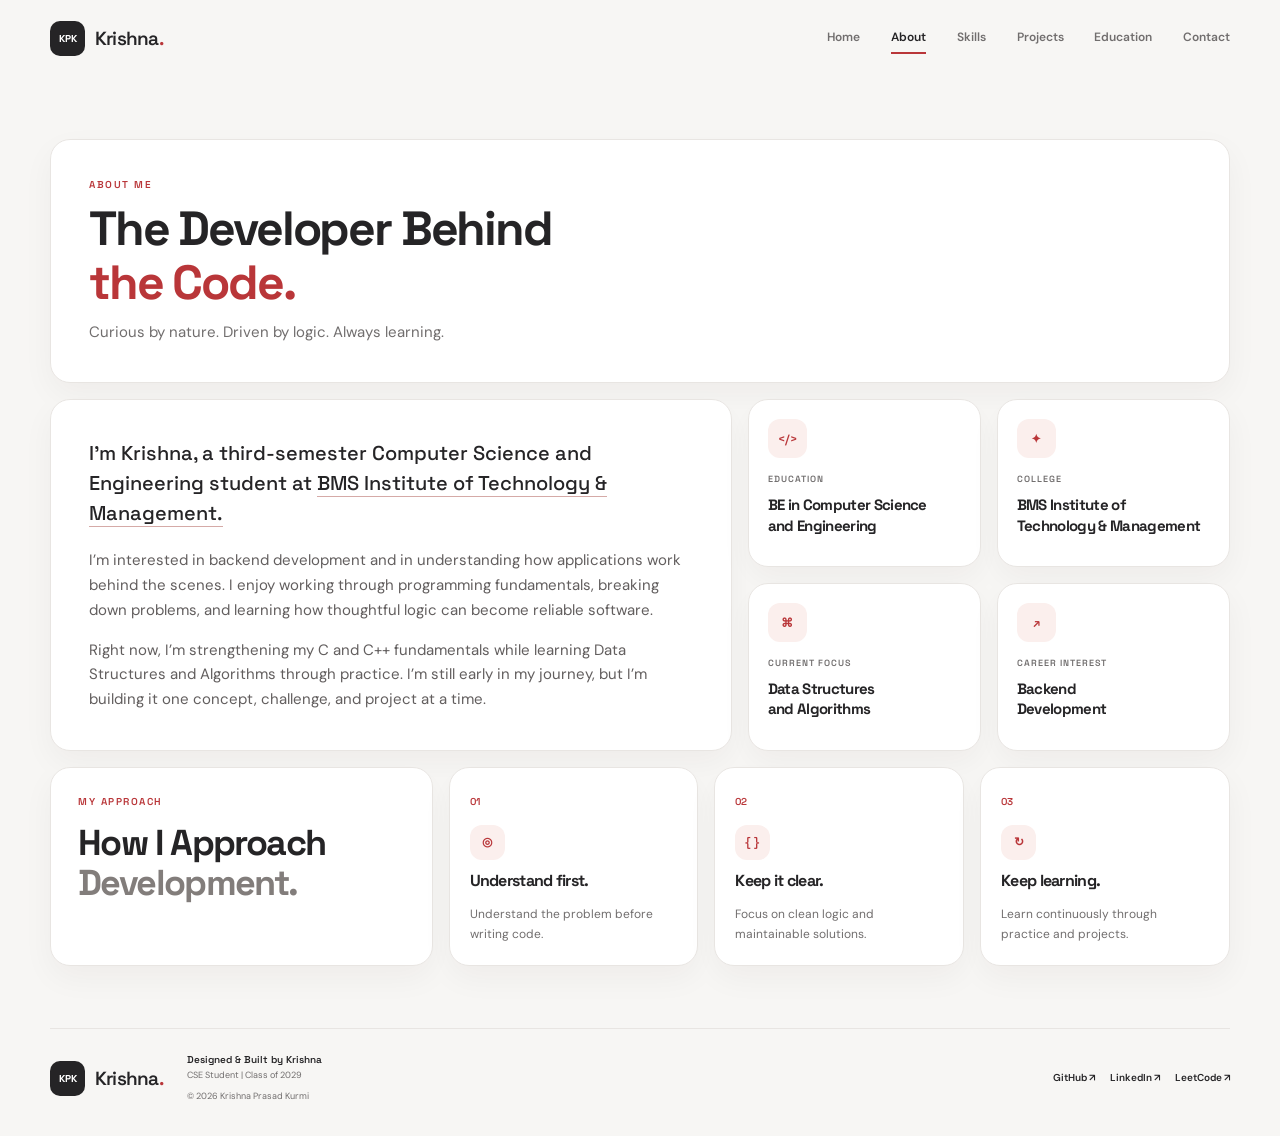
==== about.html @ af5df89a "Split portfolio into responsive pages" ====
<!doctype html>
<html lang="en">
<head>
  <meta charset="UTF-8">
  <meta name="viewport" content="width=device-width, initial-scale=1.0">
  <meta name="description" content="Learn about Krishna Prasad Kurmi's background, interests, and goals as a Computer Science and Engineering student.">
  <meta name="theme-color" content="#ffffff">
  <meta name="robots" content="index, follow">
  <link rel="canonical" href="https://krishnaprasadkurmi99-jpg.github.io/krishna-portfolio/about.html">
  <meta property="og:type" content="website">
  <meta property="og:title" content="About Krishna Prasad Kurmi | Developer Background">
  <meta property="og:description" content="Learn about Krishna Prasad Kurmi's background, interests, and goals as a Computer Science and Engineering student.">
  <meta property="og:url" content="https://krishnaprasadkurmi99-jpg.github.io/krishna-portfolio/about.html">
  <meta property="og:site_name" content="Krishna Prasad Kurmi | Personal Portfolio">
  <meta property="og:image" content="https://krishnaprasadkurmi99-jpg.github.io/krishna-portfolio/profile-photo.png">
  <meta property="og:image:alt" content="Krishna Prasad Kurmi">
  <meta property="og:locale" content="en_IN">
  <meta name="twitter:card" content="summary_large_image">
  <meta name="twitter:title" content="About Krishna Prasad Kurmi | Developer Background">
  <meta name="twitter:description" content="Learn about Krishna Prasad Kurmi's background, interests, and goals as a Computer Science and Engineering student.">
  <meta name="twitter:image" content="https://krishnaprasadkurmi99-jpg.github.io/krishna-portfolio/profile-photo.png">
  <meta name="twitter:image:alt" content="Krishna Prasad Kurmi">
  <script type="application/ld+json">
    {
      "@context": "https://schema.org",
      "@type": "Person",
      "name": "Krishna Prasad Kurmi",
      "url": "https://krishnaprasadkurmi99-jpg.github.io/krishna-portfolio/about.html",
      "image": "https://krishnaprasadkurmi99-jpg.github.io/krishna-portfolio/profile-photo.png",
      "jobTitle": "Computer Science and Engineering Student",
      "affiliation": {
        "@type": "CollegeOrUniversity",
        "name": "BMS Institute of Technology & Management"
      },
      "knowsAbout": ["Backend development", "C++", "Data Structures and Algorithms", "Software engineering"],
      "sameAs": ["https://github.com/krishnaprasadkurmi99-jpg", "https://www.linkedin.com/in/krishnaprasadkurmi7/", "https://leetcode.com/u/kurmikrishna7/"]
    }
  </script>
  <link rel="preconnect" href="https://fonts.googleapis.com">
  <link rel="preconnect" href="https://fonts.gstatic.com" crossorigin>
  <link href="https://fonts.googleapis.com/css2?family=DM+Sans:wght@400;500;600;700&amp;family=Space+Grotesk:wght@400;500;600;700&amp;display=swap" rel="stylesheet">
  <link rel="stylesheet" href="style.css">
  <title>About Krishna Prasad Kurmi | Developer Background</title>
</head>
<body data-page="about">
  <a class="skip-link" href="#main-content">Skip to content</a>
  <header class="site-header">
    <nav class="nav container" aria-label="Main navigation">
      <a class="brand" href="index.html" aria-label="Krishna home">
        <span class="brand-mark">KPK</span>
        <span class="brand-name">Krishna<span>.</span></span>
      </a>
      <button class="menu-toggle" type="button" aria-expanded="false" aria-controls="primary-navigation" aria-label="Open navigation menu">
        <span></span><span></span><span></span>
      </button>
      <div class="nav-links" id="primary-navigation"><a class="nav-link" href="index.html" data-page-link="home">Home</a><a class="nav-link" href="about.html" data-page-link="about" aria-current="page">About</a><a class="nav-link" href="skills.html" data-page-link="skills">Skills</a><a class="nav-link" href="projects.html" data-page-link="projects">Projects</a><a class="nav-link" href="education.html" data-page-link="education">Education</a><a class="nav-link" href="contact.html" data-page-link="contact">Contact</a></div>
    </nav>
  </header>
  <main id="main-content" class="page-content">
    <section class="section about-section" id="about" aria-labelledby="about-title">
      <div class="container">
        <div class="about-intro">
          <p class="eyebrow">ABOUT ME</p>
          <h1 id="about-title">The Developer Behind<br><span class="gradient-text">the Code.</span></h1>
          <p class="about-subtitle">Curious by nature. Driven by logic. Always learning.</p>
        </div>
        <div class="about-layout">
          <div class="about-story">
            <p class="about-story-lead">I’m Krishna, a third-semester Computer Science and Engineering student at <span class="highlight">BMS Institute of Technology & Management.</span></p>
            <p>I’m interested in backend development and in understanding how applications work behind the scenes. I enjoy working through programming fundamentals, breaking down problems, and learning how thoughtful logic can become reliable software.</p>
            <p>Right now, I’m strengthening my C and C++ fundamentals while learning Data Structures and Algorithms through practice. I’m still early in my journey, but I’m building it one concept, challenge, and project at a time.</p>
          </div>
          <div class="about-info-grid" aria-label="Personal information">
            <article class="info-card">
              <span class="info-card-icon" aria-hidden="true">&lt;/&gt;</span>
              <p class="info-card-label">EDUCATION</p>
              <h3>BE in Computer Science<br>and Engineering</h3>
            </article>
            <article class="info-card">
              <span class="info-card-icon" aria-hidden="true">✦</span>
              <p class="info-card-label">COLLEGE</p>
              <h3>BMS Institute of<br>Technology & Management</h3>
            </article>
            <article class="info-card">
              <span class="info-card-icon" aria-hidden="true">⌘</span>
              <p class="info-card-label">CURRENT FOCUS</p>
              <h3>Data Structures<br>and Algorithms</h3>
            </article>
            <article class="info-card">
              <span class="info-card-icon" aria-hidden="true">↗</span>
              <p class="info-card-label">CAREER INTEREST</p>
              <h3>Backend<br>Development</h3>
            </article>
          </div>
        </div>
        <div class="approach-block">
          <div class="approach-heading">
            <p class="eyebrow">MY APPROACH</p>
            <h2>How I Approach<br><span class="muted-text">Development.</span></h2>
          </div>
          <div class="approach-grid">
            <article class="approach-card"><span class="approach-number">01</span><span class="approach-icon" aria-hidden="true">◎</span><h3>Understand first.</h3><p>Understand the problem before writing code.</p></article>
            <article class="approach-card"><span class="approach-number">02</span><span class="approach-icon" aria-hidden="true">{ }</span><h3>Keep it clear.</h3><p>Focus on clean logic and maintainable solutions.</p></article>
            <article class="approach-card"><span class="approach-number">03</span><span class="approach-icon" aria-hidden="true">↻</span><h3>Keep learning.</h3><p>Learn continuously through practice and projects.</p></article>
          </div>
        </div>
      </div>
    </section>
  </main>
  <footer class="site-footer container">
    <a class="brand" href="index.html" aria-label="Krishna home"><span class="brand-mark">KPK</span><span class="brand-name">Krishna<span>.</span></span></a>
    <div class="footer-copy"><strong>Designed &amp; Built by Krishna</strong><span>CSE Student | Class of 2029</span><small>&copy; <span id="copyright-year"></span> Krishna Prasad Kurmi</small></div>
    <div class="social-links footer-socials" aria-label="Social profiles"><a href="https://github.com/krishnaprasadkurmi99-jpg" target="_blank" rel="noopener noreferrer" aria-label="GitHub profile">GitHub ↗</a><a href="https://www.linkedin.com/in/krishnaprasadkurmi7/" target="_blank" rel="noopener noreferrer" aria-label="LinkedIn profile">LinkedIn ↗</a><a href="https://leetcode.com/u/kurmikrishna7/" target="_blank" rel="noopener noreferrer" aria-label="LeetCode profile">LeetCode ↗</a></div>
  </footer>
  <button class="back-to-top" id="back-to-top" type="button" aria-label="Back to top">↑</button>
  <script src="script.js?v=20261030-multipage"></script>
</body>
</html>
---- style.css ----
:root {
  color-scheme: light;
  --paper: #f7f6f4;
  --card: #fff;
  --ink: #252426;
  --muted: #716e6e;
  --line: #e8e5e2;
  --accent: #b93639;
  --accent-soft: #fbefed;
  --shadow: 0 12px 32px rgba(35, 29, 28, .045);
  --radius: 20px;
  --sans: "DM Sans", sans-serif;
  --display: "Space Grotesk", sans-serif;
}

* { box-sizing: border-box; }
html { scroll-behavior: smooth; scroll-padding-top: 100px; }
body {
  margin: 0;
  background: var(--paper);
  color: var(--ink);
  font: 400 15px/1.65 var(--sans);
  text-rendering: optimizeLegibility;
  -webkit-font-smoothing: antialiased;
}
body.modal-open { overflow: hidden; }
a { color: inherit; text-decoration: none; }
button, input, textarea { font: inherit; }
button { color: inherit; }
img { display: block; max-width: 100%; }
h1, h2, h3, p { margin-top: 0; }
h1, h2, h3 { font-family: var(--display); letter-spacing: -.045em; line-height: 1.12; }
h1 { font-size: clamp(42px, 6vw, 76px); }
h2 { font-size: clamp(30px, 4vw, 48px); }
h3 { font-size: 20px; }
:focus-visible { outline: 2px solid var(--accent); outline-offset: 4px; }
section[id] { scroll-margin-top: 96px; }
.container { width: min(1180px, calc(100% - 48px)); margin-inline: auto; }
.skip-link {
  position: fixed;
  top: 10px;
  left: 10px;
  z-index: 100;
  padding: 10px 14px;
  border-radius: 8px;
  background: var(--ink);
  color: #fff;
  transform: translateY(-160%);
}
.skip-link:focus { transform: translateY(0); }

.site-header {
  position: sticky;
  top: 0;
  z-index: 10;
  border-bottom: 1px solid transparent;
  background: var(--paper);
  transition: border-color .2s ease, box-shadow .2s ease;
}
.site-header.is-scrolled { border-color: var(--line); box-shadow: 0 4px 20px rgba(35, 29, 28, .035); }
.nav { min-height: 76px; display: flex; align-items: center; justify-content: space-between; gap: 28px; }
.brand { display: inline-flex; flex: 0 0 auto; align-items: center; gap: 10px; }
.brand-mark {
  display: grid;
  width: 35px;
  height: 35px;
  place-items: center;
  border-radius: 10px;
  background: var(--ink);
  color: white;
  font: 700 10px var(--display);
}
.brand-name { font: 600 19px var(--display); letter-spacing: -.04em; }
.brand-name span, .project-info h3 span { color: var(--accent); }
.nav-links { display: flex; align-items: center; gap: clamp(16px, 2.4vw, 34px); }
.nav-link {
  position: relative;
  padding: 9px 0;
  color: var(--muted);
  font-size: 12px;
  font-weight: 600;
  transition: color .18s ease;
}
.nav-link::after {
  position: absolute;
  right: 0;
  bottom: 3px;
  left: 0;
  height: 2px;
  background: var(--accent);
  content: "";
  transform: scaleX(0);
  transform-origin: left;
  transition: transform .18s ease;
}
.nav-link:hover, .nav-link.active, .nav-link[aria-current="page"] { color: var(--ink); }
.nav-link.active::after, .nav-link[aria-current="page"]::after { transform: scaleX(1); }
.menu-toggle { display: none; }

main { display: block; }
main.page-content > section { animation: page-enter .22s ease-out both; }
@keyframes page-enter { from { opacity: 0; } to { opacity: 1; } }
.hero {
  display: grid;
  grid-template-columns: repeat(12, minmax(0, 1fr));
  gap: 16px;
  padding-top: 48px;
  padding-bottom: 24px;
}
.hero-copy,
.profile-visual,
.home-highlight-card,
.about-intro,
.about-story,
.info-card,
.approach-heading,
.approach-card,
.projects-intro,
.skills-intro,
.skill-card,
.journey-intro,
.education-college-card,
.education-fact-card,
.growth-milestone,
.achievement-empty,
.technical-growth-card,
.contact-heading,
.contact-details-card,
.contact-form-card,
.contact-resume-card,
.journey-heading,
.journey-step {
  min-width: 0;
  border: 1px solid var(--line);
  border-radius: var(--radius);
  background: var(--card);
  box-shadow: var(--shadow);
}
.hero-copy {
  grid-column: span 7;
  display: flex;
  flex-direction: column;
  justify-content: center;
  padding: clamp(28px, 4vw, 50px);
}
.eyebrow {
  margin-bottom: 14px;
  color: var(--accent);
  font: 600 10px/1.4 var(--display);
  letter-spacing: .15em;
  text-transform: uppercase;
}
.status-dot { display: inline-block; width: 7px; height: 7px; margin-right: 8px; border-radius: 50%; background: var(--accent); vertical-align: 1px; }
.hero-copy h1 { margin-bottom: 20px; }
.gradient-text { color: var(--accent); }
.hero-title { max-width: 620px; margin-bottom: 15px; font-size: clamp(27px, 3.4vw, 43px); }
.hero-intro { max-width: 570px; margin-bottom: 10px; color: #565253; font-size: 15px; }
.hero-support { color: var(--muted); font-size: 13px; }
.hero-actions { display: flex; flex-wrap: wrap; align-items: center; gap: 10px; margin: 15px 0 0; }
.button {
  display: inline-flex;
  min-height: 44px;
  align-items: center;
  justify-content: center;
  gap: 12px;
  padding: 11px 17px;
  border: 1px solid transparent;
  border-radius: 10px;
  cursor: pointer;
  font-size: 12px;
  font-weight: 600;
  transition: background-color .18s ease, border-color .18s ease, color .18s ease, transform .18s ease;
}
.button:hover { transform: translateY(-2px); }
.button-primary { background: var(--ink); color: #fff; }
.button-primary:hover { background: var(--accent); }
.button-ghost { border-color: var(--line); background: white; color: var(--ink); }
.button-ghost:hover { border-color: var(--accent); color: var(--accent); }
.hero-socials { display: flex; flex-wrap: wrap; gap: 10px 18px; margin-top: 22px; color: var(--muted); }
.social-links a { font-size: 11px; font-weight: 600; transition: color .18s ease; }
.social-links a:hover { color: var(--accent); }
.hero-socials span { color: var(--accent); }
.profile-visual {
  grid-column: span 5;
  display: grid;
  grid-template-columns: repeat(2, minmax(0, 1fr));
  align-content: center;
  gap: 11px;
  padding: clamp(18px, 2.5vw, 30px);
  background: #f1eeeb;
}
.profile-frame {
  grid-column: 1 / -1;
  width: min(100%, 300px);
  aspect-ratio: 1;
  justify-self: center;
  overflow: hidden;
  margin-bottom: 4px;
  border: 1px solid #e6ddda;
  border-radius: 18px;
  background: #e9e3df;
}
.profile-frame img { width: 100%; height: 100%; border-radius: inherit; object-fit: cover; }
.profile-card {
  display: flex;
  min-height: 38px;
  align-items: center;
  justify-content: center;
  padding: 8px;
  border: 1px solid #e6dfdc;
  border-radius: 10px;
  background: rgba(255,255,255,.82);
  color: var(--ink);
  font-size: 10px;
  text-align: center;
}
.profile-card b { margin-inline: 4px; color: var(--accent); }
.profile-card--backend { grid-column: 1 / -1; }
.home-highlights {
  grid-column: 1 / -1;
  display: grid;
  grid-template-columns: repeat(4, minmax(0, 1fr));
  gap: 16px;
}
.home-highlight-card {
  display: flex;
  min-height: 106px;
  align-items: center;
  gap: 14px;
  padding: 18px;
  transition: border-color .18s ease, transform .18s ease;
}
.home-highlight-card:hover,
.contact-resume-card:hover { border-color: #d7b7b4; transform: translateY(-3px); }
.home-highlight-card > span,
.info-card-icon,
.approach-icon,
.technical-growth-icon,
.education-fact-icon,
.contact-item-icon,
.contact-resume-icon {
  display: grid;
  flex: 0 0 auto;
  width: 39px;
  height: 39px;
  place-items: center;
  border-radius: 12px;
  background: var(--accent-soft);
  color: var(--accent);
  font: 600 12px var(--display);
}
.home-highlight-card .info-card-label { margin-bottom: 4px; color: var(--muted); font-size: 8px; }
.home-highlight-card h3 { margin: 0; font-size: 15px; line-height: 1.3; }
.home-projects { padding-block: 34px 70px; }
.home-projects-heading { display: flex; align-items: end; justify-content: space-between; gap: 20px; margin-bottom: 18px; }
.home-projects-heading h2 { margin: 0; font-size: clamp(26px, 3.5vw, 38px); }
.text-link { display: inline-flex; flex: 0 0 auto; align-items: center; gap: 8px; color: var(--ink); font-size: 12px; font-weight: 600; }
.text-link span { color: var(--accent); }
.home-project-grid { display: grid; grid-template-columns: repeat(12, minmax(0, 1fr)); gap: 16px; }
.home-project-card { grid-column: span 5; min-width: 0; overflow: hidden; border: 1px solid var(--line); border-radius: var(--radius); background: var(--card); box-shadow: var(--shadow); transition: border-color .18s ease, transform .18s ease; }
.home-project-card:first-child { grid-column: span 7; }
.home-project-card:hover { border-color: #d7b7b4; transform: translateY(-3px); }
.home-project-preview .project-preview { min-height: 170px; }
.home-project-info { padding: 21px; }
.home-project-info h3 { margin: 6px 0 9px; font-size: 20px; }
.home-project-info h3 a:hover, .text-link:hover { color: var(--accent); }
.home-project-info > p:not(.project-type) { margin-bottom: 13px; color: var(--muted); font-size: 12px; }
.home-project-info .tags { margin-bottom: 14px; }
.home-project-info .text-link { font-size: 11px; }

.section { padding-block: 62px; }
.about-section, .skills-section, .journey-section { background: transparent; }
.section > .container { display: grid; gap: 16px; }
.about-intro, .projects-intro, .skills-intro, .journey-intro, .contact-heading { padding: clamp(24px, 3.5vw, 38px); }
.about-intro .eyebrow,
.projects-intro .eyebrow,
.skills-intro .eyebrow,
.journey-intro .eyebrow,
.contact-heading .eyebrow { margin-bottom: 10px; }
.about-intro h1, .about-intro h2,
.projects-intro h1, .projects-intro h2,
.skills-intro h1, .skills-intro h2,
.journey-intro h1, .journey-intro h2,
.contact-heading h1, .contact-heading h2 { max-width: 850px; margin-bottom: 10px; font-size: clamp(30px, 4vw, 48px); }
.about-subtitle,
.projects-intro > p:last-child,
.skills-intro > p:last-child,
.journey-intro > p:last-child,
.contact-heading > p:last-child { margin-bottom: 0; color: var(--muted); }
.about-layout { display: grid; grid-template-columns: repeat(12, minmax(0, 1fr)); gap: 16px; }
.about-story { grid-column: span 7; padding: clamp(24px, 3vw, 38px); }
.about-story-lead { color: var(--ink); font: 500 20px/1.5 var(--display); }
.about-story p:not(.about-story-lead) { color: #625e5e; }
.about-story p:last-child { margin-bottom: 0; }
.highlight { border-bottom: 1px solid #d5aaa7; color: var(--ink); }
.about-info-grid { grid-column: span 5; display: grid; grid-template-columns: repeat(2, minmax(0, 1fr)); gap: 16px; }
.info-card { padding: 19px; transition: border-color .18s ease, transform .18s ease; }
.info-card:hover, .approach-card:hover, .skill-card:hover, .education-fact-card:hover, .technical-growth-card:hover { border-color: #d7b7b4; transform: translateY(-3px); }
.info-card-icon, .approach-icon, .technical-growth-icon, .education-fact-icon { margin-bottom: 15px; }
.info-card-label, .skill-card-label, .journey-kicker, .project-type, .card-kicker { color: var(--muted); font: 600 9px/1.45 var(--display); letter-spacing: .11em; }
.info-card h3 { margin: 0; font-size: 15px; line-height: 1.35; }
.approach-block { display: grid; grid-template-columns: repeat(12, minmax(0, 1fr)); gap: 16px; }
.approach-heading { grid-column: span 4; padding: 27px; }
.approach-heading h2 { margin: 0; font-size: clamp(26px, 3vw, 36px); }
.muted-text { color: #827d7b; }
.approach-grid { grid-column: span 8; display: grid; grid-template-columns: repeat(3, minmax(0, 1fr)); gap: 16px; }
.approach-card { padding: 20px; transition: border-color .18s ease, transform .18s ease; }
.approach-number { color: var(--accent); font: 600 10px var(--display); }
.approach-icon { width: 35px; height: 35px; margin: 12px 0; }
.approach-card h3 { font-size: 16px; }
.approach-card p { margin-bottom: 0; color: var(--muted); font-size: 12px; }

.project-filters, .skill-filters { display: flex; flex-wrap: wrap; gap: 8px; }
.project-filter, .filter-button {
  min-height: 38px;
  padding: 8px 13px;
  border: 1px solid var(--line);
  border-radius: 999px;
  background: var(--card);
  color: var(--muted);
  cursor: pointer;
  font-size: 10px;
  font-weight: 600;
  transition: background-color .18s ease, border-color .18s ease, color .18s ease;
}
.project-filter:hover, .filter-button:hover { border-color: #d7b7b4; color: var(--ink); }
.project-filter.active, .filter-button.active { border-color: var(--ink); background: var(--ink); color: white; }
.project-showcase { display: grid; grid-template-columns: repeat(12, minmax(0, 1fr)); gap: 16px; align-items: stretch; }
.showcase-card {
  grid-column: span 6;
  min-width: 0;
  overflow: hidden;
  border: 1px solid var(--line);
  border-radius: var(--radius);
  background: var(--card);
  box-shadow: var(--shadow);
  transition: border-color .18s ease, transform .18s ease;
}
.showcase-card--featured { grid-column: 1 / -1; display: grid; grid-template-columns: minmax(0, .9fr) minmax(0, 1.1fr); }
.showcase-card:not(.showcase-card--featured):nth-child(2) { grid-column: span 5; }
.showcase-card:not(.showcase-card--featured):nth-child(3) { grid-column: span 7; }
.showcase-card:hover { border-color: #d7b7b4; transform: translateY(-3px); }
.project-feature-list { margin: 0 0 17px; padding-left: 18px; color: #625e5e; font-size: 11px; line-height: 1.6; }
.project-feature-list li + li { margin-top: 5px; }
.project-link-note { align-self: center; color: var(--muted); font-size: 10px; }
.project-preview { position: relative; min-height: 190px; overflow: hidden; background: #f0eeec; }
.showcase-card--featured .project-preview { min-height: 300px; height: 100%; }
.project-preview--emergency { background: #f0eeec; }
.map-grid { position: absolute; inset: 0; opacity: .5; background-image: linear-gradient(#ded9d6 1px, transparent 1px), linear-gradient(90deg, #ded9d6 1px, transparent 1px); background-size: 28px 28px; transform: rotate(-9deg) scale(1.2); }
.map-route { position: absolute; top: 23%; left: 20%; width: 60%; height: 50%; border: 2px dashed #bb7774; border-radius: 45% 50% 45% 55%; transform: rotate(12deg); }
.map-marker { position: absolute; display: grid; width: 29px; height: 29px; place-items: center; border-radius: 50%; background: var(--accent); color: white; font: 700 12px var(--display); }
.marker-ambulance { top: 35%; left: 29%; }
.marker-hospital { top: 52%; right: 23%; background: #504b49; }
.marker-hospital-two { top: 24%; right: 38%; }
.emergency-panel { position: absolute; bottom: 17px; left: 18px; width: 160px; padding: 12px; border: 1px solid var(--line); border-radius: 11px; background: rgba(255,255,255,.95); }
.emergency-panel small { display: block; color: var(--accent); font: 600 8px var(--display); letter-spacing: .12em; }
.emergency-panel strong { display: block; margin: 5px 0 8px; font: 600 12px var(--display); }
.emergency-panel i { display: inline-block; width: 23px; height: 3px; margin-right: 3px; border-radius: 4px; background: #b93639; }
.emergency-panel i:nth-of-type(2) { width: 34px; background: #77716f; }
.emergency-panel i:nth-of-type(3) { width: 15px; background: #c9c1bd; }
.project-preview--retail { padding: 21px; background: #f2efed; }
.store-header { display: flex; align-items: center; gap: 13px; color: var(--ink); font: 600 16px var(--display); }
.store-header span { margin-right: auto; color: var(--accent); }
.store-products { display: grid; grid-template-columns: repeat(3, 1fr); gap: 9px; margin-top: 27px; }
.store-products i { height: 76px; border: 1px solid #ded9d6; border-radius: 9px; background: linear-gradient(140deg, #fff, #e8e4e1); }
.store-products i:nth-child(2) { background: linear-gradient(140deg, #f8f2f0, #e5dcda); }
.store-product-lines { display: flex; gap: 20px; margin-top: 9px; }
.store-product-lines b { width: 45px; height: 4px; border-radius: 3px; background: #d8d1cd; }
.store-product-lines b:nth-child(2) { background: #c18b87; }
.project-preview--printing { display: flex; padding: 20px; background: #efedeb; }
.print-sidebar { width: 38px; display: flex; flex-direction: column; gap: 13px; padding: 13px 9px; border-radius: 9px; background: #dedad7; }
.print-sidebar i { height: 10px; border-radius: 3px; background: #bdb7b3; }
.print-sidebar i:first-child { background: var(--accent); }
.print-content { flex: 1; min-width: 0; padding: 12px 17px; }
.print-content small { color: var(--accent); font: 600 8px var(--display); letter-spacing: .13em; }
.print-content strong { display: block; margin: 7px 0 16px; font: 600 13px var(--display); }
.print-jobs { display: grid; gap: 7px; }
.print-jobs i { display: block; height: 31px; border: 1px solid #ded9d6; border-radius: 7px; background: #fff; }
.print-jobs i::before { display: block; width: 21px; height: 21px; margin: 4px; border-radius: 4px; background: #eee7e4; content: ""; }
.showcase-info { min-width: 0; padding: clamp(20px, 2.6vw, 30px); }
.showcase-topline { display: flex; align-items: flex-start; justify-content: space-between; gap: 10px; }
.project-type { margin: 0; font-size: 8px; }
.showcase-info h3 { margin: 12px 0; font-size: clamp(19px, 2.2vw, 26px); }
.showcase-info > p { margin-bottom: 16px; color: #625e5e; font-size: 12px; line-height: 1.7; }
.status-badge { display: inline-flex; align-items: center; width: fit-content; padding: 5px 9px; border: 1px solid #eadbd9; border-radius: 999px; background: var(--accent-soft); color: var(--accent); font-size: 9px; font-weight: 600; white-space: nowrap; }
.tags { display: flex; flex-wrap: wrap; gap: 6px; }
.tags span, .modal-tags span { padding: 5px 8px; border: 1px solid var(--line); border-radius: 7px; background: #faf9f8; color: #625e5e; font-size: 9px; }
.showcase-actions { display: flex; flex-wrap: wrap; align-items: center; gap: 8px; margin-top: 20px; }
.project-details-button { min-height: 38px; padding: 8px 12px; border: 0; }
.project-link { display: inline-flex; min-height: 38px; align-items: center; padding: 8px 12px; border: 1px solid var(--line); border-radius: 9px; color: var(--muted); font-size: 10px; font-weight: 600; }
.project-link:hover { border-color: var(--accent); color: var(--accent); }
.project-showcase--single { grid-template-columns: minmax(0, 1fr); }

.skill-card-grid { display: grid; grid-template-columns: repeat(4, minmax(0, 1fr)); grid-auto-flow: dense; gap: 16px; }
.skill-card { padding: 21px; transition: border-color .18s ease, transform .18s ease; }
.skill-card:nth-child(2), .skill-card:nth-child(3) { grid-column: span 2; }
.skill-card-icon { display: grid; width: 38px; height: 38px; place-items: center; margin-bottom: 15px; border-radius: 11px; background: var(--accent-soft); color: var(--accent); font: 600 13px var(--display); }
.skill-card-heading { display: flex; align-items: center; justify-content: space-between; gap: 10px; }
.skill-card-label { margin-bottom: 7px; }
.skill-card h3 { margin-bottom: 9px; font-size: 17px; }
.skill-card > p { margin-bottom: 0; color: var(--muted); font-size: 11px; }
.status-familiar, .status-learning, .status-planned, .status-using { border-color: var(--line); background: #f7f6f4; color: #6b6664; }
.skill-card.is-hidden { display: none; }
.learning-journey { display: grid; grid-template-columns: repeat(12, minmax(0, 1fr)); gap: 16px; }
.journey-heading { grid-column: span 4; padding: 26px; }
.journey-heading .eyebrow { margin-bottom: 10px; }
.journey-heading h2 { margin-bottom: 0; font-size: clamp(27px, 3vw, 36px); }
.journey-timeline { grid-column: span 8; display: grid; grid-template-columns: repeat(2, minmax(0, 1fr)); gap: 16px; }
.journey-step { display: flex; align-items: flex-start; gap: 14px; padding: 18px; }
.journey-marker { display: grid; flex: 0 0 34px; width: 34px; height: 34px; place-items: center; border-radius: 10px; background: var(--accent-soft); color: var(--accent); font: 600 10px var(--display); }
.journey-step > div { min-width: 0; }
.journey-step .journey-kicker { margin-bottom: 5px; }
.journey-step h3 { margin-bottom: 0; font-size: 14px; }

.education-bento { display: grid; grid-template-columns: repeat(12, minmax(0, 1fr)); gap: 16px; }
.education-college-card {
  position: relative;
  grid-column: span 6;
  min-height: 220px;
  overflow: hidden;
  padding: clamp(24px, 3vw, 36px);
  background: #f1eeeb;
}
.education-college-card .journey-kicker { color: var(--accent); }
.education-college-card h3 { position: relative; z-index: 1; max-width: 420px; font-size: clamp(23px, 3vw, 34px); }
.education-college-card > p:not(.journey-kicker) { position: relative; z-index: 1; max-width: 380px; margin-bottom: 0; color: var(--muted); font-size: 13px; }
.education-card-mark { position: absolute; right: 17px; bottom: -16px; color: rgba(37,36,38,.06); font: 700 82px/.9 var(--display); letter-spacing: -.09em; }
.education-fact-card { grid-column: span 3; min-height: 102px; padding: 17px; transition: border-color .18s ease, transform .18s ease; }
.education-fact-icon { width: 34px; height: 34px; margin-bottom: 11px; font-size: 10px; }
.education-fact-card .journey-kicker { margin-bottom: 5px; font-size: 8px; }
.education-fact-card h3 { margin-bottom: 0; font-size: 14px; line-height: 1.3; }
.growth-timeline { display: grid; grid-template-columns: repeat(2, minmax(0, 1fr)); gap: 16px; }
.growth-milestone { display: flex; align-items: flex-start; gap: 15px; padding: 20px; }
.growth-marker { display: grid; flex: 0 0 36px; width: 36px; height: 36px; place-items: center; border-radius: 11px; background: var(--accent-soft); color: var(--accent); font: 600 10px var(--display); }
.growth-content { min-width: 0; }
.growth-content h3 { margin-bottom: 8px; font-size: 17px; }
.growth-content > p:last-child { margin-bottom: 0; color: var(--muted); font-size: 11px; }
.achievements-block, .growth-cards-heading { margin-top: 8px; }
.achievements-heading { margin-bottom: 12px; }
.achievements-heading h2, .growth-cards-heading h2 { margin-bottom: 0; font-size: clamp(26px, 3.2vw, 38px); }
.achievement-empty { padding: 20px; border-style: dashed; box-shadow: none; }
.achievement-empty-icon, .achievement-card-icon { display: block; margin-bottom: 10px; color: var(--accent); }
.achievement-empty h3, .achievement-card h3 { font-size: 16px; }
.achievement-empty p, .achievement-card > p:last-child { margin-bottom: 0; color: var(--muted); font-size: 12px; }
.achievement-grid { display: grid; grid-template-columns: repeat(3, minmax(0, 1fr)); gap: 16px; }
.achievement-card { padding: 20px; }
.growth-cards { display: grid; grid-template-columns: repeat(3, minmax(0, 1fr)); gap: 16px; }
.technical-growth-card { padding: 21px; transition: border-color .18s ease, transform .18s ease; }
.technical-growth-card h3 { font-size: 17px; }
.technical-growth-card > p:last-child { margin-bottom: 0; color: var(--muted); font-size: 11px; }

.contact-section { padding: 62px 0; }
.contact-section > .container { display: grid; gap: 16px; }
.contact-grid { display: grid; grid-template-columns: repeat(12, minmax(0, 1fr)); align-items: stretch; gap: 16px; }
.contact-details-card { grid-column: span 5; padding: clamp(22px, 3vw, 34px); }
.contact-card-kicker, .form-note { color: var(--muted); font: 600 9px var(--display); letter-spacing: .11em; }
.contact-details-card h3 { margin-bottom: 13px; font-size: clamp(27px, 3vw, 37px); }
.contact-details-card h3 span { color: var(--accent); }
.contact-card-copy { color: var(--muted); font-size: 12px; }
.contact-list { display: grid; gap: 8px; }
.contact-item { display: flex; min-width: 0; align-items: center; gap: 10px; padding: 10px; border: 1px solid var(--line); border-radius: 11px; transition: border-color .18s ease, background-color .18s ease; }
.contact-item:hover { border-color: #d7b7b4; background: #fdfaf9; }
.contact-item-icon { width: 33px; height: 33px; border-radius: 10px; font-size: 11px; }
.contact-item > span:nth-child(2) { display: grid; min-width: 0; gap: 1px; margin-right: auto; }
.contact-item small { color: var(--muted); font: 600 8px var(--display); letter-spacing: .1em; }
.contact-item strong { overflow-wrap: anywhere; font-size: 10px; }
.contact-item > b { color: var(--accent); }
.contact-form-card { grid-column: span 7; display: flex; flex-direction: column; gap: 14px; padding: clamp(22px, 3vw, 34px); }
.form-row { display: grid; grid-template-columns: repeat(2, minmax(0, 1fr)); gap: 14px; }
.form-field { display: flex; min-width: 0; flex-direction: column; gap: 6px; }
.form-field label { color: var(--ink); font-size: 11px; font-weight: 600; }
.form-field input, .form-field textarea { width: 100%; min-width: 0; padding: 11px 12px; resize: vertical; border: 1px solid var(--line); border-radius: 9px; outline: none; background: #fcfbfa; color: var(--ink); font: 12px var(--sans); }
.form-field input:focus, .form-field textarea:focus { border-color: #c57d79; box-shadow: 0 0 0 3px rgba(185,54,57,.08); }
.form-field.has-error input, .form-field.has-error textarea { border-color: var(--accent); }
.form-error { min-height: 13px; color: var(--accent); font-size: 10px; }
.form-submit { align-self: flex-start; border: 0; }
.form-status { min-height: 0; color: #4a6650; font-size: 11px; }
.form-status.is-error { color: var(--accent); }
.email-app-button { align-self: flex-start; padding: 8px 11px; border: 1px solid var(--line); border-radius: 8px; background: #fff; color: var(--accent); cursor: pointer; font-size: 10px; }
.email-app-button[hidden] { display: none; }
.form-note { margin: 0; font-size: 9px; letter-spacing: 0; text-transform: none; }
.contact-resume-card { display: flex; align-items: center; gap: 14px; padding: 18px 22px; transition: border-color .18s ease, transform .18s ease; }
.contact-resume-icon { width: 42px; height: 42px; }
.contact-resume-card > span:nth-child(2) { display: grid; gap: 2px; margin-right: auto; }
.contact-resume-card small { color: var(--muted); font: 600 8px var(--display); letter-spacing: .12em; }
.contact-resume-card strong { font: 600 15px var(--display); }
.contact-resume-card > span > span { color: var(--muted); font-size: 10px; }
.contact-resume-card > b { color: var(--accent); }

.site-footer {
  display: flex;
  align-items: center;
  gap: 24px;
  padding-block: 24px 32px;
  border-top: 1px solid var(--line);
}
.footer-copy { display: flex; flex-direction: column; gap: 2px; margin-right: auto; }
.footer-copy strong { font: 600 10px var(--display); }
.footer-copy span, .footer-copy small { color: var(--muted); font-size: 9px; }
.footer-copy small { margin-top: 4px; }
.footer-socials { display: flex; flex-wrap: wrap; justify-content: flex-end; gap: 15px; }
.footer-socials a { font-size: 10px; }
.back-to-top {
  position: fixed;
  right: 20px;
  bottom: 20px;
  z-index: 8;
  display: grid;
  width: 42px;
  height: 42px;
  place-items: center;
  border: 1px solid var(--line);
  border-radius: 12px;
  background: #fff;
  color: var(--accent);
  cursor: pointer;
  opacity: 0;
  pointer-events: none;
  transform: translateY(6px);
  transition: opacity .18s ease, transform .18s ease;
}
.back-to-top.is-visible { opacity: 1; pointer-events: auto; transform: translateY(0); }

.project-modal[hidden] { display: none; }
.project-modal { position: fixed; inset: 0; z-index: 30; display: grid; place-items: center; padding: 20px; }
.project-modal-backdrop { position: absolute; inset: 0; background: rgba(25, 23, 22, .52); }
.project-modal-content { position: relative; z-index: 1; width: min(720px, 100%); max-height: min(780px, calc(100vh - 40px)); overflow: auto; padding: clamp(24px, 4vw, 40px); border: 1px solid var(--line); border-radius: 20px; background: var(--card); box-shadow: 0 24px 70px rgba(35,29,28,.16); }
.modal-close { position: absolute; top: 15px; right: 15px; display: grid; width: 36px; height: 36px; place-items: center; border: 1px solid var(--line); border-radius: 50%; background: #fff; cursor: pointer; font-size: 24px; }
.modal-close:hover { color: var(--accent); }
.project-modal-content h2 { padding-right: 30px; font-size: clamp(27px, 4vw, 42px); }
.modal-project-description, .modal-project-context p, .modal-project-context li, .modal-columns li { color: #625e5e; font-size: 12px; line-height: 1.7; }
.modal-columns { display: grid; grid-template-columns: .8fr 1.2fr; gap: 24px; margin-top: 24px; }
.modal-label { color: var(--accent); font: 600 9px var(--display); letter-spacing: .12em; }
.modal-tags { display: flex; flex-wrap: wrap; gap: 6px; }
.modal-project-context { margin-top: 22px; padding-top: 18px; border-top: 1px solid var(--line); }
.modal-project-context ul, .modal-columns ul { padding-left: 18px; }
.modal-project-context [hidden] { display: none; }
.modal-footer { display: flex; align-items: center; justify-content: space-between; gap: 16px; margin-top: 22px; padding-top: 16px; border-top: 1px solid var(--line); }
.modal-links { display: flex; flex-wrap: wrap; gap: 8px; }

@media (max-width: 900px) {
  .nav { gap: 18px; }
  .nav-links { gap: 15px; }
  .nav-link { font-size: 11px; }
  .home-highlights { grid-template-columns: repeat(2, minmax(0, 1fr)); }
  .home-project-card, .home-project-card:first-child { grid-column: span 6; }
  .about-story { grid-column: span 6; }
  .about-info-grid { grid-column: span 6; }
  .approach-heading { grid-column: 1 / -1; }
  .approach-grid { grid-column: 1 / -1; }
  .skill-card-grid { grid-template-columns: repeat(2, minmax(0, 1fr)); }
  .skill-card:nth-child(2), .skill-card:nth-child(3) { grid-column: span 1; }
  .journey-heading { grid-column: span 4; }
  .journey-timeline { grid-column: span 8; grid-template-columns: 1fr; }
  .education-bento { grid-template-columns: repeat(2, minmax(0, 1fr)); }
  .education-college-card { grid-column: span 2; }
  .education-fact-card { grid-column: span 1; }
  .contact-details-card { grid-column: span 5; }
  .contact-form-card { grid-column: span 7; }
}

@media (max-width: 700px) {
  html { scroll-padding-top: 76px; }
  section[id] { scroll-margin-top: 76px; }
  .container { width: min(100% - 32px, 580px); }
  .nav { position: relative; min-height: 66px; }
  .menu-toggle {
    display: grid;
    width: 42px;
    height: 42px;
    align-content: center;
    justify-items: center;
    gap: 5px;
    border: 1px solid var(--line);
    border-radius: 11px;
    background: white;
    cursor: pointer;
  }
  .menu-toggle span { display: block; width: 17px; height: 1.5px; border-radius: 2px; background: var(--ink); }
  .nav-links {
    position: absolute;
    top: calc(100% - 1px);
    right: 0;
    left: 0;
    display: none;
    align-items: stretch;
    gap: 0;
    padding: 8px;
    border: 1px solid var(--line);
    border-radius: 0 0 14px 14px;
    background: var(--card);
    box-shadow: 0 12px 24px rgba(35,29,28,.08);
  }
  .nav-links.open { display: grid; }
  .nav-link { padding: 11px 12px; border-radius: 8px; font-size: 12px; }
  .nav-link::after { right: auto; bottom: 8px; left: 12px; width: 20px; }
  .hero { gap: 12px; padding-top: 24px; }
  .hero-copy, .profile-visual { grid-column: 1 / -1; }
  .hero-copy { padding: 25px; }
  .hero-copy h1 { font-size: clamp(40px, 11vw, 58px); }
  .hero-title { font-size: clamp(27px, 7.5vw, 36px); }
  .profile-visual { grid-template-columns: repeat(2, minmax(0, 1fr)); }
  .profile-frame { width: min(100%, 255px); }
  .home-highlights { gap: 12px; }
  .home-projects { padding-block: 22px 44px; }
  .home-projects-heading { align-items: flex-start; flex-direction: column; gap: 12px; }
  .home-project-grid { grid-template-columns: minmax(0, 1fr); gap: 12px; }
  .home-project-card, .home-project-card:first-child { grid-column: 1; }
  .home-highlight-card { min-height: 92px; gap: 10px; padding: 14px; }
  .home-highlight-card > span { width: 34px; height: 34px; }
  .home-highlight-card h3 { font-size: 13px; }
  .section, .contact-section { padding-block: 38px; }
  .section > .container, .contact-section > .container { gap: 12px; }
  .about-layout, .approach-block, .approach-grid, .learning-journey, .journey-timeline, .education-bento, .growth-timeline, .growth-cards, .contact-grid { grid-template-columns: minmax(0, 1fr); gap: 12px; }
  .about-story, .about-info-grid, .approach-heading, .approach-grid, .journey-heading, .journey-timeline, .education-college-card, .education-fact-card, .contact-details-card, .contact-form-card { grid-column: 1; }
  .about-story { padding: 23px; }
  .about-info-grid { grid-template-columns: repeat(2, minmax(0, 1fr)); }
  .approach-grid { grid-template-columns: repeat(2, minmax(0, 1fr)); }
  .approach-card:last-child { grid-column: 1 / -1; }
  .project-showcase { grid-template-columns: repeat(2, minmax(0, 1fr)); gap: 12px; }
  .showcase-card, .showcase-card--featured, .showcase-card:not(.showcase-card--featured):nth-child(2), .showcase-card:not(.showcase-card--featured):nth-child(3) { grid-column: 1 / -1; }
  .showcase-card--featured { grid-template-columns: minmax(0, 1fr); }
  .showcase-card--featured .project-preview { min-height: 205px; }
  .journey-heading, .journey-timeline { grid-column: 1; }
  .journey-timeline { grid-template-columns: repeat(2, minmax(0, 1fr)); }
  .education-fact-card { min-height: 0; }
  .growth-timeline { grid-template-columns: repeat(2, minmax(0, 1fr)); }
  .achievement-grid, .growth-cards { grid-template-columns: repeat(2, minmax(0, 1fr)); }
  .contact-details-card, .contact-form-card { padding: 22px; }
  .site-footer { flex-wrap: wrap; gap: 16px; }
  .footer-copy { width: calc(100% - 55px); }
  .footer-socials { width: 100%; justify-content: flex-start; }
}

@media (max-width: 460px) {
  .container { width: min(100% - 28px, 420px); }
  .home-highlights, .about-info-grid, .approach-grid, .skill-card-grid, .journey-timeline, .growth-timeline, .achievement-grid, .growth-cards { grid-template-columns: minmax(0, 1fr); }
  .approach-card:last-child { grid-column: 1; }
  .skill-card:nth-child(2), .skill-card:nth-child(3) { grid-column: 1; }
  .project-showcase { grid-template-columns: minmax(0, 1fr); }
  .showcase-card, .showcase-card--featured, .showcase-card:not(.showcase-card--featured):nth-child(2), .showcase-card:not(.showcase-card--featured):nth-child(3) { grid-column: 1; }
  .form-row { grid-template-columns: minmax(0, 1fr); gap: 9px; }
  .modal-columns { grid-template-columns: minmax(0, 1fr); gap: 14px; }
  .modal-footer { align-items: flex-start; flex-direction: column; }
  .contact-resume-card { padding: 16px; }
}

@media (prefers-reduced-motion: reduce) {
  html { scroll-behavior: auto; }
  *, *::before, *::after { scroll-behavior: auto !important; transition-duration: .01ms !important; animation-duration: .01ms !important; animation-iteration-count: 1 !important; }
}
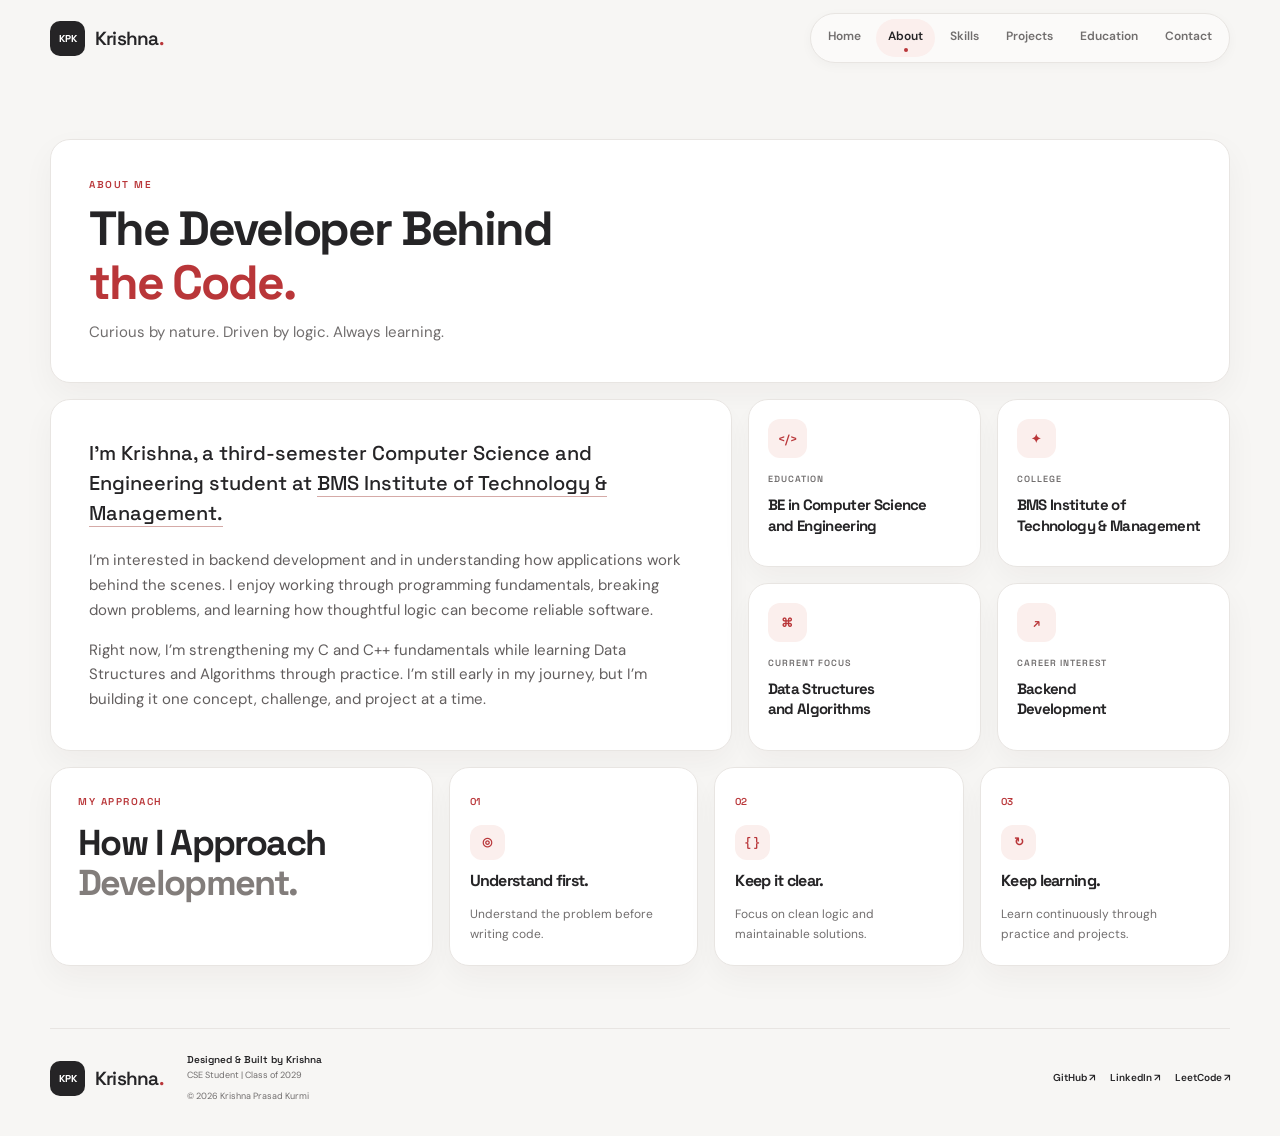
==== commit f231e17f: "Update SmartPrint portfolio project" ====
--- a/about.html
+++ b/about.html
@@ -6,27 +6,27 @@
   <meta name="description" content="Learn about Krishna Prasad Kurmi's background, interests, and goals as a Computer Science and Engineering student.">
   <meta name="theme-color" content="#ffffff">
   <meta name="robots" content="index, follow">
-  <link rel="canonical" href="https://krishnaprasadkurmi99-jpg.github.io/krishna-portfolio/about.html">
+  <link rel="canonical" href="https://krishna-portfolio.krishnaprasadkurmi99.workers.dev/about">
   <meta property="og:type" content="website">
   <meta property="og:title" content="About Krishna Prasad Kurmi | Developer Background">
   <meta property="og:description" content="Learn about Krishna Prasad Kurmi's background, interests, and goals as a Computer Science and Engineering student.">
-  <meta property="og:url" content="https://krishnaprasadkurmi99-jpg.github.io/krishna-portfolio/about.html">
+  <meta property="og:url" content="https://krishna-portfolio.krishnaprasadkurmi99.workers.dev/about">
   <meta property="og:site_name" content="Krishna Prasad Kurmi | Personal Portfolio">
-  <meta property="og:image" content="https://krishnaprasadkurmi99-jpg.github.io/krishna-portfolio/profile-photo.png">
+  <meta property="og:image" content="https://krishna-portfolio.krishnaprasadkurmi99.workers.dev/profile-photo.png">
   <meta property="og:image:alt" content="Krishna Prasad Kurmi">
   <meta property="og:locale" content="en_IN">
   <meta name="twitter:card" content="summary_large_image">
   <meta name="twitter:title" content="About Krishna Prasad Kurmi | Developer Background">
   <meta name="twitter:description" content="Learn about Krishna Prasad Kurmi's background, interests, and goals as a Computer Science and Engineering student.">
-  <meta name="twitter:image" content="https://krishnaprasadkurmi99-jpg.github.io/krishna-portfolio/profile-photo.png">
+  <meta name="twitter:image" content="https://krishna-portfolio.krishnaprasadkurmi99.workers.dev/profile-photo.png">
   <meta name="twitter:image:alt" content="Krishna Prasad Kurmi">
   <script type="application/ld+json">
     {
       "@context": "https://schema.org",
       "@type": "Person",
       "name": "Krishna Prasad Kurmi",
-      "url": "https://krishnaprasadkurmi99-jpg.github.io/krishna-portfolio/about.html",
-      "image": "https://krishnaprasadkurmi99-jpg.github.io/krishna-portfolio/profile-photo.png",
+      "url": "https://krishna-portfolio.krishnaprasadkurmi99.workers.dev/about",
+      "image": "https://krishna-portfolio.krishnaprasadkurmi99.workers.dev/profile-photo.png",
       "jobTitle": "Computer Science and Engineering Student",
       "affiliation": {
         "@type": "CollegeOrUniversity",
@@ -46,14 +46,14 @@
   <a class="skip-link" href="#main-content">Skip to content</a>
   <header class="site-header">
     <nav class="nav container" aria-label="Main navigation">
-      <a class="brand" href="index.html" aria-label="Krishna home">
+      <a class="brand" href="/" aria-label="Krishna home">
         <span class="brand-mark">KPK</span>
         <span class="brand-name">Krishna<span>.</span></span>
       </a>
       <button class="menu-toggle" type="button" aria-expanded="false" aria-controls="primary-navigation" aria-label="Open navigation menu">
         <span></span><span></span><span></span>
       </button>
-      <div class="nav-links" id="primary-navigation"><a class="nav-link" href="index.html" data-page-link="home">Home</a><a class="nav-link" href="about.html" data-page-link="about" aria-current="page">About</a><a class="nav-link" href="skills.html" data-page-link="skills">Skills</a><a class="nav-link" href="projects.html" data-page-link="projects">Projects</a><a class="nav-link" href="education.html" data-page-link="education">Education</a><a class="nav-link" href="contact.html" data-page-link="contact">Contact</a></div>
+      <div class="nav-links" id="primary-navigation"><a class="nav-link" href="/" data-page-link="home">Home</a><a class="nav-link" href="/about" data-page-link="about" aria-current="page">About</a><a class="nav-link" href="/skills" data-page-link="skills">Skills</a><a class="nav-link" href="/projects" data-page-link="projects">Projects</a><a class="nav-link" href="/education" data-page-link="education">Education</a><a class="nav-link" href="/contact" data-page-link="contact">Contact</a></div>
     </nav>
   </header>
   <main id="main-content" class="page-content">
@@ -108,11 +108,11 @@
     </section>
   </main>
   <footer class="site-footer container">
-    <a class="brand" href="index.html" aria-label="Krishna home"><span class="brand-mark">KPK</span><span class="brand-name">Krishna<span>.</span></span></a>
+    <a class="brand" href="/" aria-label="Krishna home"><span class="brand-mark">KPK</span><span class="brand-name">Krishna<span>.</span></span></a>
     <div class="footer-copy"><strong>Designed &amp; Built by Krishna</strong><span>CSE Student | Class of 2029</span><small>&copy; <span id="copyright-year"></span> Krishna Prasad Kurmi</small></div>
     <div class="social-links footer-socials" aria-label="Social profiles"><a href="https://github.com/krishnaprasadkurmi99-jpg" target="_blank" rel="noopener noreferrer" aria-label="GitHub profile">GitHub ↗</a><a href="https://www.linkedin.com/in/krishnaprasadkurmi7/" target="_blank" rel="noopener noreferrer" aria-label="LinkedIn profile">LinkedIn ↗</a><a href="https://leetcode.com/u/kurmikrishna7/" target="_blank" rel="noopener noreferrer" aria-label="LeetCode profile">LeetCode ↗</a></div>
   </footer>
   <button class="back-to-top" id="back-to-top" type="button" aria-label="Back to top">↑</button>
-  <script src="script.js?v=20261030-multipage"></script>
+  <script src="script.js?v=20261101-smartprint"></script>
 </body>
 </html>
--- a/style.css
+++ b/style.css
@@ -55,9 +55,15 @@
   z-index: 10;
   border-bottom: 1px solid transparent;
   background: var(--paper);
-  transition: border-color .2s ease, box-shadow .2s ease;
-}
-.site-header.is-scrolled { border-color: var(--line); box-shadow: 0 4px 20px rgba(35, 29, 28, .035); }
+  transition: background-color .2s ease, border-color .2s ease, box-shadow .2s ease;
+}
+.site-header.is-scrolled {
+  border-color: rgba(232, 229, 226, .8);
+  background: rgba(247, 246, 244, .88);
+  box-shadow: 0 4px 20px rgba(35, 29, 28, .035);
+  -webkit-backdrop-filter: blur(12px);
+  backdrop-filter: blur(12px);
+}
 .nav { min-height: 76px; display: flex; align-items: center; justify-content: space-between; gap: 28px; }
 .brand { display: inline-flex; flex: 0 0 auto; align-items: center; gap: 10px; }
 .brand-mark {
@@ -72,29 +78,47 @@
 }
 .brand-name { font: 600 19px var(--display); letter-spacing: -.04em; }
 .brand-name span, .project-info h3 span { color: var(--accent); }
-.nav-links { display: flex; align-items: center; gap: clamp(16px, 2.4vw, 34px); }
+.nav-links {
+  display: flex;
+  align-items: center;
+  gap: 3px;
+  padding: 5px;
+  border: 1px solid var(--line);
+  border-radius: 999px;
+  background: #fbfaf9;
+  box-shadow: 0 3px 12px rgba(35, 29, 28, .035);
+}
 .nav-link {
   position: relative;
-  padding: 9px 0;
+  display: inline-flex;
+  min-height: 38px;
+  align-items: center;
+  justify-content: center;
+  padding: 8px 12px 10px;
+  border-radius: 999px;
   color: var(--muted);
   font-size: 12px;
   font-weight: 600;
-  transition: color .18s ease;
+  white-space: nowrap;
+  transition: background-color .18s ease, color .18s ease;
 }
 .nav-link::after {
   position: absolute;
-  right: 0;
-  bottom: 3px;
-  left: 0;
-  height: 2px;
+  bottom: 5px;
+  left: 50%;
+  width: 4px;
+  height: 4px;
+  border-radius: 50%;
   background: var(--accent);
   content: "";
-  transform: scaleX(0);
-  transform-origin: left;
-  transition: transform .18s ease;
-}
-.nav-link:hover, .nav-link.active, .nav-link[aria-current="page"] { color: var(--ink); }
-.nav-link.active::after, .nav-link[aria-current="page"]::after { transform: scaleX(1); }
+  opacity: 0;
+  transform: translateX(-50%);
+  transition: opacity .18s ease;
+}
+.nav-link:hover { background: #f3f1ef; color: var(--ink); }
+.nav-link.active, .nav-link[aria-current="page"] { background: var(--accent-soft); color: var(--ink); }
+.nav-link.active::after, .nav-link[aria-current="page"]::after { opacity: 1; }
+.nav-link:focus-visible { outline-offset: 2px; }
 .menu-toggle { display: none; }
 
 main { display: block; }
@@ -377,6 +401,59 @@
 .print-jobs { display: grid; gap: 7px; }
 .print-jobs i { display: block; height: 31px; border: 1px solid #ded9d6; border-radius: 7px; background: #fff; }
 .print-jobs i::before { display: block; width: 21px; height: 21px; margin: 4px; border-radius: 4px; background: #eee7e4; content: ""; }
+.project-preview--smartprint { background: #10191d; }
+.project-preview--smartprint img { width: 100%; height: 100%; min-height: 190px; object-fit: cover; object-position: top center; }
+.project-preview--campusly { display: flex; gap: 14px; padding: 18px; background: #f0eeec; }
+.campusly-sidebar { display: flex; width: 38px; flex: 0 0 auto; flex-direction: column; align-items: center; gap: 13px; padding: 10px 7px; border-radius: 9px; background: #dedad7; }
+.campusly-sidebar b { display: grid; width: 22px; height: 22px; place-items: center; border-radius: 6px; background: var(--accent); color: #fff; font: 600 11px var(--display); }
+.campusly-sidebar i { width: 13px; height: 5px; border-radius: 4px; background: #bdb7b3; }
+.campusly-sidebar i:first-of-type { background: #8d8580; }
+.campusly-content { display: flex; min-width: 0; flex: 1; flex-direction: column; padding: 8px 4px; }
+.campusly-content small { color: var(--accent); font: 600 8px var(--display); letter-spacing: .13em; }
+.campusly-content > strong { margin: 5px 0 12px; font: 600 14px var(--display); }
+.campusly-metrics { display: grid; grid-template-columns: repeat(3, minmax(0, 1fr)); gap: 7px; }
+.campusly-metrics i { display: grid; gap: 7px; padding: 9px; border: 1px solid #ded9d6; border-radius: 7px; background: #fff; }
+.campusly-metrics b { height: 4px; border-radius: 4px; background: #ded9d6; }
+.campusly-metrics b:first-child { width: 55%; background: #c18b87; }
+.campusly-chart { display: flex; height: 44px; align-items: flex-end; gap: 7px; margin-top: 9px; padding: 7px 10px; border: 1px solid #ded9d6; border-radius: 7px; background: #fff; }
+.campusly-chart i { flex: 1; height: 45%; border-radius: 3px 3px 0 0; background: #c18b87; }
+.campusly-chart i:nth-child(2n) { height: 75%; background: #d7ceca; }
+.campusly-chart i:nth-child(3n) { height: 60%; }
+.project-preview--elevix { display: flex; gap: 14px; padding: 18px; background: #f0eeec; }
+.elevix-sidebar { display: flex; width: 38px; flex: 0 0 auto; flex-direction: column; align-items: center; gap: 15px; padding: 10px 7px; border-radius: 9px; background: #dedad7; }
+.elevix-sidebar b { display: grid; width: 22px; height: 22px; place-items: center; border-radius: 6px; background: var(--accent); color: #fff; font: 600 11px var(--display); }
+.elevix-sidebar i { width: 13px; height: 5px; border-radius: 4px; background: #bdb7b3; }
+.elevix-sidebar i:first-of-type { background: #8d8580; }
+.elevix-content { display: flex; min-width: 0; flex: 1; flex-direction: column; padding: 8px 4px; }
+.elevix-content small { color: var(--accent); font: 600 8px var(--display); letter-spacing: .13em; }
+.elevix-content > strong { margin: 5px 0 10px; font: 600 14px var(--display); }
+.elevix-score { display: flex; align-items: center; gap: 9px; padding: 8px 10px; border: 1px solid #ded9d6; border-radius: 7px; background: #fff; }
+.elevix-score b { color: var(--accent); font: 600 17px var(--display); }
+.elevix-score span { color: var(--muted); font-size: 8px; }
+.elevix-score i { width: 7px; height: 7px; margin-left: auto; border-radius: 50%; background: #8b9b78; }
+.elevix-skills { display: flex; gap: 6px; margin-top: 9px; }
+.elevix-skills i { width: 25%; height: 5px; border-radius: 4px; background: #c18b87; }
+.elevix-skills i:nth-child(even) { background: #d7ceca; }
+.elevix-report { height: 38px; margin-top: 9px; border: 1px solid #ded9d6; border-radius: 7px; background: repeating-linear-gradient(to bottom, #fff 0 8px, #e8e3e0 8px 9px); }
+.project-preview--mindspace { display: flex; gap: 14px; padding: 18px; background: #f0eeec; }
+.mindspace-sidebar { display: flex; width: 38px; flex: 0 0 auto; flex-direction: column; align-items: center; gap: 14px; padding: 10px 7px; border-radius: 9px; background: #dedad7; }
+.mindspace-sidebar b { display: grid; width: 22px; height: 22px; place-items: center; border-radius: 6px; background: var(--accent); color: #fff; font: 600 11px var(--display); }
+.mindspace-sidebar i { width: 13px; height: 5px; border-radius: 4px; background: #bdb7b3; }
+.mindspace-sidebar i:first-of-type { background: #8d8580; }
+.mindspace-content { display: flex; min-width: 0; flex: 1; flex-direction: column; padding: 8px 4px; }
+.mindspace-content small { color: var(--accent); font: 600 8px var(--display); letter-spacing: .13em; }
+.mindspace-content > strong { margin: 5px 0 10px; font: 600 14px var(--display); }
+.mindspace-progress { display: flex; align-items: center; gap: 8px; padding: 9px 10px; border: 1px solid #ded9d6; border-radius: 7px; background: #fff; }
+.mindspace-progress i { width: 22px; height: 22px; border: 3px solid #e8e3e0; border-top-color: var(--accent); border-radius: 50%; }
+.mindspace-progress span { color: var(--muted); font-size: 8px; }
+.mindspace-tasks { display: grid; gap: 6px; margin-top: 8px; }
+.mindspace-tasks i { display: flex; align-items: center; gap: 7px; padding: 6px 8px; border: 1px solid #ded9d6; border-radius: 6px; background: #fff; }
+.mindspace-tasks b { width: 8px; height: 8px; border: 1px solid #c18b87; border-radius: 3px; }
+.mindspace-tasks i:first-child b { background: var(--accent); }
+.mindspace-tasks span { width: 45%; height: 4px; border-radius: 4px; background: #ded9d6; }
+.mindspace-focus { display: flex; align-items: center; gap: 8px; margin-top: 8px; padding: 6px 9px; border-radius: 6px; background: #e8e3e0; }
+.mindspace-focus b { color: var(--ink); font: 600 11px var(--display); }
+.mindspace-focus span { color: var(--muted); font: 600 7px var(--display); letter-spacing: .08em; }
 .showcase-info { min-width: 0; padding: clamp(20px, 2.6vw, 30px); }
 .showcase-topline { display: flex; align-items: flex-start; justify-content: space-between; gap: 10px; }
 .project-type { margin: 0; font-size: 8px; }
@@ -525,6 +602,10 @@
 .project-modal { position: fixed; inset: 0; z-index: 30; display: grid; place-items: center; padding: 20px; }
 .project-modal-backdrop { position: absolute; inset: 0; background: rgba(25, 23, 22, .52); }
 .project-modal-content { position: relative; z-index: 1; width: min(720px, 100%); max-height: min(780px, calc(100vh - 40px)); overflow: auto; padding: clamp(24px, 4vw, 40px); border: 1px solid var(--line); border-radius: 20px; background: var(--card); box-shadow: 0 24px 70px rgba(35,29,28,.16); }
+.project-modal-screenshots { display: grid; gap: 12px; margin: 18px 0; }
+.project-modal-screenshots[hidden] { display: none; }
+.project-modal-screenshots figure { overflow: hidden; margin: 0; border: 1px solid var(--line); border-radius: 12px; background: #10191d; }
+.project-modal-screenshots img { display: block; width: 100%; height: auto; max-height: 340px; object-fit: contain; }
 .modal-close { position: absolute; top: 15px; right: 15px; display: grid; width: 36px; height: 36px; place-items: center; border: 1px solid var(--line); border-radius: 50%; background: #fff; cursor: pointer; font-size: 24px; }
 .modal-close:hover { color: var(--accent); }
 .project-modal-content h2 { padding-right: 30px; font-size: clamp(27px, 4vw, 42px); }
@@ -540,8 +621,8 @@
 
 @media (max-width: 900px) {
   .nav { gap: 18px; }
-  .nav-links { gap: 15px; }
-  .nav-link { font-size: 11px; }
+  .nav-links { gap: 2px; padding: 4px; }
+  .nav-link { padding-inline: 10px; font-size: 11px; }
   .home-highlights { grid-template-columns: repeat(2, minmax(0, 1fr)); }
   .home-project-card, .home-project-card:first-child { grid-column: span 6; }
   .about-story { grid-column: span 6; }
@@ -572,28 +653,41 @@
     justify-items: center;
     gap: 5px;
     border: 1px solid var(--line);
-    border-radius: 11px;
-    background: white;
+    border-radius: 50%;
+    background: var(--card);
     cursor: pointer;
+    transition: background-color .18s ease, border-color .18s ease;
   }
-  .menu-toggle span { display: block; width: 17px; height: 1.5px; border-radius: 2px; background: var(--ink); }
+  .menu-toggle:hover { border-color: #d8d3cf; background: #fbfaf9; }
+  .menu-toggle span {
+    display: block;
+    width: 17px;
+    height: 1.5px;
+    border-radius: 2px;
+    background: var(--ink);
+    transition: opacity .18s ease, transform .18s ease;
+  }
+  .menu-toggle[aria-expanded="true"] span:first-child { transform: translateY(6.5px) rotate(45deg); }
+  .menu-toggle[aria-expanded="true"] span:nth-child(2) { opacity: 0; }
+  .menu-toggle[aria-expanded="true"] span:last-child { transform: translateY(-6.5px) rotate(-45deg); }
   .nav-links {
     position: absolute;
-    top: calc(100% - 1px);
+    top: calc(100% + 8px);
     right: 0;
-    left: 0;
+    left: auto;
     display: none;
     align-items: stretch;
-    gap: 0;
+    gap: 3px;
     padding: 8px;
     border: 1px solid var(--line);
-    border-radius: 0 0 14px 14px;
-    background: var(--card);
-    box-shadow: 0 12px 24px rgba(35,29,28,.08);
+    border-radius: 18px;
+    background: #fbfaf9;
+    box-shadow: 0 12px 28px rgba(35, 29, 28, .08);
+    width: min(340px, calc(100vw - 32px));
   }
   .nav-links.open { display: grid; }
-  .nav-link { padding: 11px 12px; border-radius: 8px; font-size: 12px; }
-  .nav-link::after { right: auto; bottom: 8px; left: 12px; width: 20px; }
+  .nav-link { min-height: 42px; justify-content: flex-start; padding: 10px 14px 12px; border-radius: 12px; font-size: 12px; }
+  .nav-link::after { bottom: 10px; left: auto; right: 14px; transform: none; }
   .hero { gap: 12px; padding-top: 24px; }
   .hero-copy, .profile-visual { grid-column: 1 / -1; }
   .hero-copy { padding: 25px; }
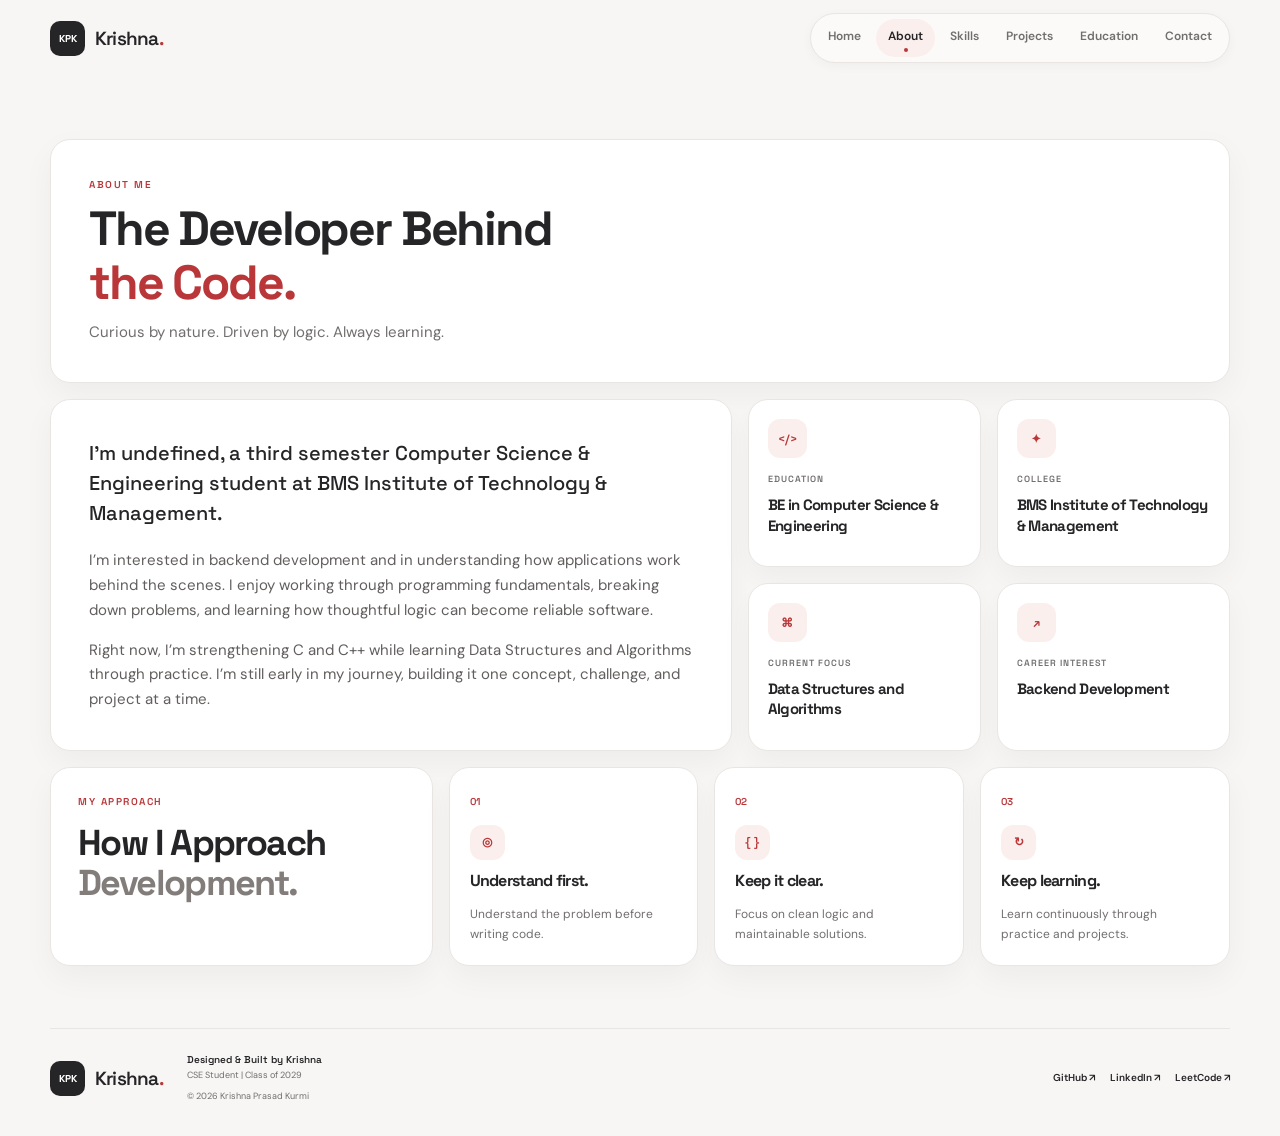
==== commit 7a3928ea: "Sync portfolio data and deploy to Cloudflare" ====
--- a/about.html
+++ b/about.html
@@ -66,30 +66,30 @@
         </div>
         <div class="about-layout">
           <div class="about-story">
-            <p class="about-story-lead">I’m Krishna, a third-semester Computer Science and Engineering student at <span class="highlight">BMS Institute of Technology & Management.</span></p>
-            <p>I’m interested in backend development and in understanding how applications work behind the scenes. I enjoy working through programming fundamentals, breaking down problems, and learning how thoughtful logic can become reliable software.</p>
-            <p>Right now, I’m strengthening my C and C++ fundamentals while learning Data Structures and Algorithms through practice. I’m still early in my journey, but I’m building it one concept, challenge, and project at a time.</p>
+            <p class="about-story-lead" id="about-story-lead">I’m Krishna, a third-semester Computer Science and Engineering student at BMS Institute of Technology &amp; Management.</p>
+            <p data-portfolio="profile.aboutInterest">I’m interested in backend development and in understanding how applications work behind the scenes. I enjoy working through programming fundamentals, breaking down problems, and learning how thoughtful logic can become reliable software.</p>
+            <p id="about-focus">Right now, I’m strengthening C and C++ fundamentals while learning Data Structures and Algorithms through practice.</p>
           </div>
           <div class="about-info-grid" aria-label="Personal information">
             <article class="info-card">
               <span class="info-card-icon" aria-hidden="true">&lt;/&gt;</span>
               <p class="info-card-label">EDUCATION</p>
-              <h3>BE in Computer Science<br>and Engineering</h3>
+              <h3><span data-portfolio="education.degreeShort">BE</span> in <span data-portfolio="education.branch">Computer Science &amp; Engineering</span></h3>
             </article>
             <article class="info-card">
               <span class="info-card-icon" aria-hidden="true">✦</span>
               <p class="info-card-label">COLLEGE</p>
-              <h3>BMS Institute of<br>Technology & Management</h3>
+              <h3 data-portfolio="education.institution">BMS Institute of Technology &amp; Management</h3>
             </article>
             <article class="info-card">
               <span class="info-card-icon" aria-hidden="true">⌘</span>
               <p class="info-card-label">CURRENT FOCUS</p>
-              <h3>Data Structures<br>and Algorithms</h3>
+              <h3 data-portfolio="education.currentFocus">Data Structures and Algorithms</h3>
             </article>
             <article class="info-card">
               <span class="info-card-icon" aria-hidden="true">↗</span>
               <p class="info-card-label">CAREER INTEREST</p>
-              <h3>Backend<br>Development</h3>
+              <h3 data-portfolio="education.careerInterest">Backend Development</h3>
             </article>
           </div>
         </div>
@@ -113,6 +113,6 @@
     <div class="social-links footer-socials" aria-label="Social profiles"><a href="https://github.com/krishnaprasadkurmi99-jpg" target="_blank" rel="noopener noreferrer" aria-label="GitHub profile">GitHub ↗</a><a href="https://www.linkedin.com/in/krishnaprasadkurmi7/" target="_blank" rel="noopener noreferrer" aria-label="LinkedIn profile">LinkedIn ↗</a><a href="https://leetcode.com/u/kurmikrishna7/" target="_blank" rel="noopener noreferrer" aria-label="LeetCode profile">LeetCode ↗</a></div>
   </footer>
   <button class="back-to-top" id="back-to-top" type="button" aria-label="Back to top">↑</button>
-  <script src="script.js?v=20261101-smartprint"></script>
+  <script src="script.js?v=20261103-portfolio-data"></script>
 </body>
 </html>
--- a/style.css
+++ b/style.css
@@ -401,59 +401,8 @@
 .print-jobs { display: grid; gap: 7px; }
 .print-jobs i { display: block; height: 31px; border: 1px solid #ded9d6; border-radius: 7px; background: #fff; }
 .print-jobs i::before { display: block; width: 21px; height: 21px; margin: 4px; border-radius: 4px; background: #eee7e4; content: ""; }
-.project-preview--smartprint { background: #10191d; }
-.project-preview--smartprint img { width: 100%; height: 100%; min-height: 190px; object-fit: cover; object-position: top center; }
-.project-preview--campusly { display: flex; gap: 14px; padding: 18px; background: #f0eeec; }
-.campusly-sidebar { display: flex; width: 38px; flex: 0 0 auto; flex-direction: column; align-items: center; gap: 13px; padding: 10px 7px; border-radius: 9px; background: #dedad7; }
-.campusly-sidebar b { display: grid; width: 22px; height: 22px; place-items: center; border-radius: 6px; background: var(--accent); color: #fff; font: 600 11px var(--display); }
-.campusly-sidebar i { width: 13px; height: 5px; border-radius: 4px; background: #bdb7b3; }
-.campusly-sidebar i:first-of-type { background: #8d8580; }
-.campusly-content { display: flex; min-width: 0; flex: 1; flex-direction: column; padding: 8px 4px; }
-.campusly-content small { color: var(--accent); font: 600 8px var(--display); letter-spacing: .13em; }
-.campusly-content > strong { margin: 5px 0 12px; font: 600 14px var(--display); }
-.campusly-metrics { display: grid; grid-template-columns: repeat(3, minmax(0, 1fr)); gap: 7px; }
-.campusly-metrics i { display: grid; gap: 7px; padding: 9px; border: 1px solid #ded9d6; border-radius: 7px; background: #fff; }
-.campusly-metrics b { height: 4px; border-radius: 4px; background: #ded9d6; }
-.campusly-metrics b:first-child { width: 55%; background: #c18b87; }
-.campusly-chart { display: flex; height: 44px; align-items: flex-end; gap: 7px; margin-top: 9px; padding: 7px 10px; border: 1px solid #ded9d6; border-radius: 7px; background: #fff; }
-.campusly-chart i { flex: 1; height: 45%; border-radius: 3px 3px 0 0; background: #c18b87; }
-.campusly-chart i:nth-child(2n) { height: 75%; background: #d7ceca; }
-.campusly-chart i:nth-child(3n) { height: 60%; }
-.project-preview--elevix { display: flex; gap: 14px; padding: 18px; background: #f0eeec; }
-.elevix-sidebar { display: flex; width: 38px; flex: 0 0 auto; flex-direction: column; align-items: center; gap: 15px; padding: 10px 7px; border-radius: 9px; background: #dedad7; }
-.elevix-sidebar b { display: grid; width: 22px; height: 22px; place-items: center; border-radius: 6px; background: var(--accent); color: #fff; font: 600 11px var(--display); }
-.elevix-sidebar i { width: 13px; height: 5px; border-radius: 4px; background: #bdb7b3; }
-.elevix-sidebar i:first-of-type { background: #8d8580; }
-.elevix-content { display: flex; min-width: 0; flex: 1; flex-direction: column; padding: 8px 4px; }
-.elevix-content small { color: var(--accent); font: 600 8px var(--display); letter-spacing: .13em; }
-.elevix-content > strong { margin: 5px 0 10px; font: 600 14px var(--display); }
-.elevix-score { display: flex; align-items: center; gap: 9px; padding: 8px 10px; border: 1px solid #ded9d6; border-radius: 7px; background: #fff; }
-.elevix-score b { color: var(--accent); font: 600 17px var(--display); }
-.elevix-score span { color: var(--muted); font-size: 8px; }
-.elevix-score i { width: 7px; height: 7px; margin-left: auto; border-radius: 50%; background: #8b9b78; }
-.elevix-skills { display: flex; gap: 6px; margin-top: 9px; }
-.elevix-skills i { width: 25%; height: 5px; border-radius: 4px; background: #c18b87; }
-.elevix-skills i:nth-child(even) { background: #d7ceca; }
-.elevix-report { height: 38px; margin-top: 9px; border: 1px solid #ded9d6; border-radius: 7px; background: repeating-linear-gradient(to bottom, #fff 0 8px, #e8e3e0 8px 9px); }
-.project-preview--mindspace { display: flex; gap: 14px; padding: 18px; background: #f0eeec; }
-.mindspace-sidebar { display: flex; width: 38px; flex: 0 0 auto; flex-direction: column; align-items: center; gap: 14px; padding: 10px 7px; border-radius: 9px; background: #dedad7; }
-.mindspace-sidebar b { display: grid; width: 22px; height: 22px; place-items: center; border-radius: 6px; background: var(--accent); color: #fff; font: 600 11px var(--display); }
-.mindspace-sidebar i { width: 13px; height: 5px; border-radius: 4px; background: #bdb7b3; }
-.mindspace-sidebar i:first-of-type { background: #8d8580; }
-.mindspace-content { display: flex; min-width: 0; flex: 1; flex-direction: column; padding: 8px 4px; }
-.mindspace-content small { color: var(--accent); font: 600 8px var(--display); letter-spacing: .13em; }
-.mindspace-content > strong { margin: 5px 0 10px; font: 600 14px var(--display); }
-.mindspace-progress { display: flex; align-items: center; gap: 8px; padding: 9px 10px; border: 1px solid #ded9d6; border-radius: 7px; background: #fff; }
-.mindspace-progress i { width: 22px; height: 22px; border: 3px solid #e8e3e0; border-top-color: var(--accent); border-radius: 50%; }
-.mindspace-progress span { color: var(--muted); font-size: 8px; }
-.mindspace-tasks { display: grid; gap: 6px; margin-top: 8px; }
-.mindspace-tasks i { display: flex; align-items: center; gap: 7px; padding: 6px 8px; border: 1px solid #ded9d6; border-radius: 6px; background: #fff; }
-.mindspace-tasks b { width: 8px; height: 8px; border: 1px solid #c18b87; border-radius: 3px; }
-.mindspace-tasks i:first-child b { background: var(--accent); }
-.mindspace-tasks span { width: 45%; height: 4px; border-radius: 4px; background: #ded9d6; }
-.mindspace-focus { display: flex; align-items: center; gap: 8px; margin-top: 8px; padding: 6px 9px; border-radius: 6px; background: #e8e3e0; }
-.mindspace-focus b { color: var(--ink); font: 600 11px var(--display); }
-.mindspace-focus span { color: var(--muted); font: 600 7px var(--display); letter-spacing: .08em; }
+.project-preview--screenshot { background: #101116; }
+.project-preview--screenshot img { width: 100%; height: 100%; min-height: 190px; object-fit: cover; object-position: top center; }
 .showcase-info { min-width: 0; padding: clamp(20px, 2.6vw, 30px); }
 .showcase-topline { display: flex; align-items: flex-start; justify-content: space-between; gap: 10px; }
 .project-type { margin: 0; font-size: 8px; }
@@ -743,3 +692,62 @@
   html { scroll-behavior: auto; }
   *, *::before, *::after { scroll-behavior: auto !important; transition-duration: .01ms !important; animation-duration: .01ms !important; animation-iteration-count: 1 !important; }
 }
+
+.resume-page { min-height: 100vh; padding: 36px 20px 56px; background: #f1f2f3; }
+.resume-toolbar { display: flex; width: min(816px, 100%); align-items: center; justify-content: space-between; gap: 12px; margin: 0 auto 16px; }
+.resume-toolbar a { color: var(--muted); font-size: 13px; font-weight: 600; }
+.resume-toolbar button { min-height: 42px; padding: 9px 16px; border: 1px solid #253e53; border-radius: 4px; background: #253e53; color: #fff; cursor: pointer; font-weight: 700; }
+.resume-document { display: grid; grid-template-columns: 242px minmax(0, 1fr); width: min(816px, 100%); min-height: 1056px; margin: 0 auto; background: #fff; box-shadow: 0 8px 28px rgba(24, 34, 43, .08); }
+.resume-sidebar { padding: 34px 22px; background: #252426; color: #f7f6f4; }
+.resume-portrait { width: 86px; height: 86px; margin: 0 auto 16px; border: 2px solid rgba(255, 255, 255, .76); border-radius: 50%; object-fit: cover; }
+.resume-sidebar h1 { margin: 0; color: #fff; font-size: 22px; text-align: center; letter-spacing: 0; }
+.resume-sidebar-role { margin: 7px 0 25px; color: #e4c4c0; font-size: 9px; font-weight: 600; letter-spacing: .1em; text-align: center; text-transform: uppercase; }
+.resume-sidebar-section { margin-top: 22px; }
+.resume-sidebar-section > h2 { margin: 0 0 11px; padding-bottom: 6px; border-bottom: 1px solid rgba(255, 255, 255, .32); color: #fff; font: 700 14px var(--display); }
+.resume-sidebar-section > a { display: block; margin-top: 10px; overflow-wrap: anywhere; color: #f5f7f4; font-size: 9px; line-height: 1.45; }
+.resume-sidebar-section > a small { display: block; margin-bottom: 2px; color: #e2a5a1; font-size: 8px; font-weight: 700; letter-spacing: .08em; text-transform: uppercase; }
+.resume-skill-group { padding: 8px 0; border-bottom: 1px solid rgba(255, 255, 255, .25); }
+.resume-skill-group h3 { margin: 0 0 3px; color: #fff; font: 600 9px var(--display); }
+.resume-skill-group p { margin: 0; color: #e2dedd; font-size: 9px; line-height: 1.5; }
+.resume-main { min-width: 0; padding: 42px 38px 38px; }
+.resume-section + .resume-section { margin-top: 23px; }
+.resume-section > h2 { margin: 0 0 9px; padding-bottom: 5px; border-bottom: 1px solid #cbd4d8; color: #172f3f; font: 700 15px var(--display); letter-spacing: 0; }
+.resume-section > p { margin-bottom: 0; color: #302d2d; font-size: 10px; line-height: 1.55; }
+.resume-education { display: grid; gap: 3px; }
+.resume-education h3 { margin: 0; font-size: 11px; }
+.resume-education p { margin: 0; color: #514e4d; font-size: 9px; }
+.resume-project-list { display: grid; gap: 13px; }
+.resume-project { break-inside: avoid; }
+.resume-project-heading { display: flex; align-items: baseline; justify-content: space-between; gap: 10px; }
+.resume-project-heading h3 { margin: 0; font-size: 10px; }
+.resume-project-heading a { flex: 0 0 auto; color: #9f3034; font-size: 8px; text-decoration: underline; text-underline-offset: 2px; }
+.resume-project ul { margin: 4px 0 0; padding-left: 15px; }
+.resume-project li { margin-top: 2px; color: #302d2d; font-size: 8.5px; line-height: 1.4; }
+.resume-project-stack { margin: 4px 0 0; color: #66605f; font-size: 8px !important; line-height: 1.4 !important; }
+.resume-project-stack strong { color: var(--ink); }
+
+@media (max-width: 600px) {
+  .resume-page { padding: 16px 10px 32px; }
+  .resume-document { grid-template-columns: minmax(0, 1fr); min-height: 0; }
+  .resume-sidebar { padding: 28px 24px; }
+  .resume-sidebar-section { max-width: 440px; margin-inline: auto; }
+  .resume-main { padding: 28px 24px; }
+}
+
+@page { size: letter; margin: .55in; }
+@media print {
+  body.resume-page { min-height: 0; padding: 0; background: #fff; color: #171717; font-family: Arial, sans-serif; -webkit-print-color-adjust: exact; print-color-adjust: exact; }
+  .resume-toolbar { display: none; }
+  .resume-document { grid-template-columns: 2.15in minmax(0, 1fr); width: 100%; min-height: 0; margin: 0; box-shadow: none; }
+  .resume-sidebar { padding: .35in .22in; }
+  .resume-main { padding: .42in .36in; }
+  .resume-section + .resume-section { margin-top: 17px; }
+  .resume-section > h2 { font-size: 12pt; }
+  .resume-section > p { font-size: 9pt; }
+  .resume-education h3, .resume-project-heading h3 { font-size: 9pt; }
+  .resume-education p, .resume-project-heading a { font-size: 7.5pt; }
+  .resume-project-list { gap: 10px; }
+  .resume-project li { font-size: 7.5pt; line-height: 1.3; }
+  .resume-project-stack { font-size: 7pt !important; }
+  a { color: inherit; }
+}
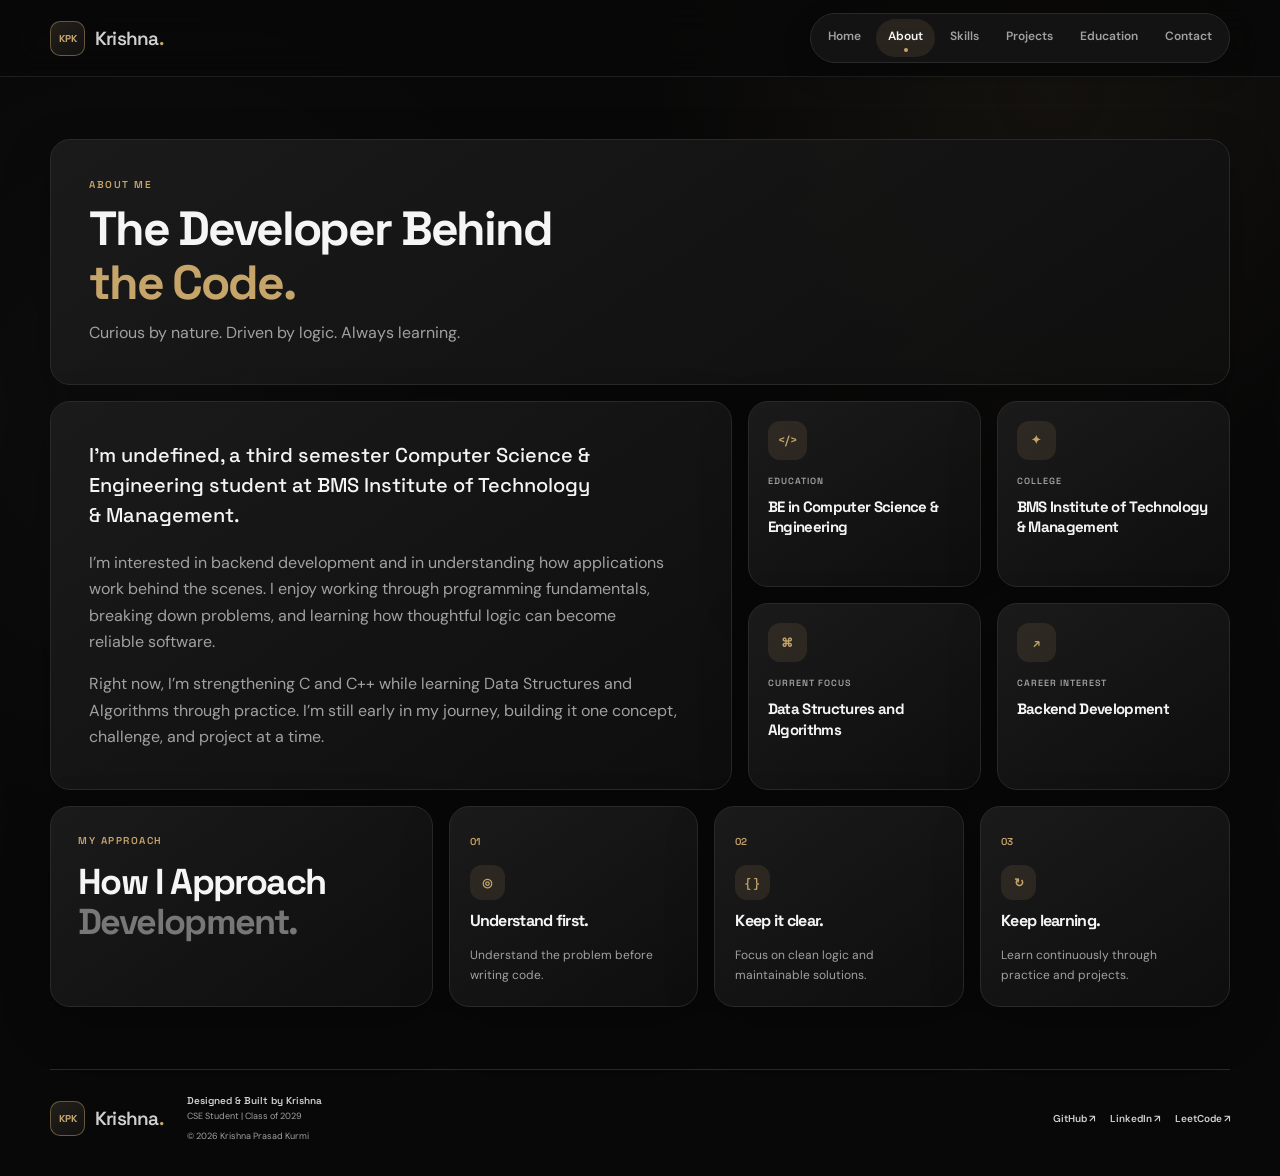
==== commit 3d6035ba: "Simplify homepage and add about door" ====
--- a/about.html
+++ b/about.html
@@ -4,7 +4,7 @@
   <meta charset="UTF-8">
   <meta name="viewport" content="width=device-width, initial-scale=1.0">
   <meta name="description" content="Learn about Krishna Prasad Kurmi's background, interests, and goals as a Computer Science and Engineering student.">
-  <meta name="theme-color" content="#ffffff">
+  <meta name="theme-color" content="#080808">
   <meta name="robots" content="index, follow">
   <link rel="canonical" href="https://krishna-portfolio.krishnaprasadkurmi99.workers.dev/about">
   <meta property="og:type" content="website">
@@ -33,7 +33,7 @@
         "name": "BMS Institute of Technology & Management"
       },
       "knowsAbout": ["Backend development", "C++", "Data Structures and Algorithms", "Software engineering"],
-      "sameAs": ["https://github.com/krishnaprasadkurmi99-jpg", "https://www.linkedin.com/in/krishnaprasadkurmi7/", "https://leetcode.com/u/kurmikrishna7/"]
+      "sameAs": ["https://github.com/itskrishna7", "https://www.linkedin.com/in/krishnaprasadkurmi7/", "https://leetcode.com/u/kurmikrishna7/"]
     }
   </script>
   <link rel="preconnect" href="https://fonts.googleapis.com">
@@ -110,7 +110,7 @@
   <footer class="site-footer container">
     <a class="brand" href="/" aria-label="Krishna home"><span class="brand-mark">KPK</span><span class="brand-name">Krishna<span>.</span></span></a>
     <div class="footer-copy"><strong>Designed &amp; Built by Krishna</strong><span>CSE Student | Class of 2029</span><small>&copy; <span id="copyright-year"></span> Krishna Prasad Kurmi</small></div>
-    <div class="social-links footer-socials" aria-label="Social profiles"><a href="https://github.com/krishnaprasadkurmi99-jpg" target="_blank" rel="noopener noreferrer" aria-label="GitHub profile">GitHub ↗</a><a href="https://www.linkedin.com/in/krishnaprasadkurmi7/" target="_blank" rel="noopener noreferrer" aria-label="LinkedIn profile">LinkedIn ↗</a><a href="https://leetcode.com/u/kurmikrishna7/" target="_blank" rel="noopener noreferrer" aria-label="LeetCode profile">LeetCode ↗</a></div>
+    <div class="social-links footer-socials" aria-label="Social profiles"><a href="https://github.com/itskrishna7" target="_blank" rel="noopener noreferrer" aria-label="GitHub profile">GitHub ↗</a><a href="https://www.linkedin.com/in/krishnaprasadkurmi7/" target="_blank" rel="noopener noreferrer" aria-label="LinkedIn profile">LinkedIn ↗</a><a href="https://leetcode.com/u/kurmikrishna7/" target="_blank" rel="noopener noreferrer" aria-label="LeetCode profile">LeetCode ↗</a></div>
   </footer>
   <button class="back-to-top" id="back-to-top" type="button" aria-label="Back to top">↑</button>
   <script src="script.js?v=20261103-portfolio-data"></script>
--- a/style.css
+++ b/style.css
@@ -275,6 +275,308 @@
 }
 .home-highlight-card .info-card-label { margin-bottom: 4px; color: var(--muted); font-size: 8px; }
 .home-highlight-card h3 { margin: 0; font-size: 15px; line-height: 1.3; }
+.home-door-navigation { padding-block: 18px 34px; }
+.home-door-heading { display: flex; align-items: end; justify-content: space-between; gap: 20px; margin-bottom: 18px; }
+.home-door-heading h2 { margin: 0; font-size: clamp(26px, 3.5vw, 38px); }
+.home-door-heading > p { max-width: 315px; margin: 0 0 3px; color: var(--muted); font-size: 12px; }
+.door-grid { display: grid; grid-template-columns: repeat(4, minmax(0, 1fr)); gap: 16px; perspective: 1400px; }
+.portfolio-door { display: block; min-width: 0; color: inherit; outline: none; text-align: center; }
+.door-frame {
+  position: relative;
+  display: block;
+  width: min(100%, 210px);
+  height: 306px;
+  margin-inline: auto;
+  padding: 10px;
+  border: 1px solid #4d5153;
+  border-radius: 9px;
+  background: linear-gradient(100deg, #171a1c, #3b3f41 48%, #111416);
+  box-shadow: 0 16px 30px rgba(20, 18, 18, .18), inset 2px 0 0 rgba(255,255,255,.12), inset -3px 0 0 rgba(0,0,0,.4), inset 0 0 0 3px rgba(255,255,255,.07);
+  perspective: 1000px;
+}
+.door-frame::before,
+.door-frame::after {
+  position: absolute;
+  z-index: 1;
+  border-radius: 2px;
+  background: transparent;
+  content: "";
+  pointer-events: none;
+}
+.door-frame::before { inset: 5px 7px; border: 1px solid rgba(255,255,255,.16); }
+.door-frame::after { top: 12px; right: 13px; bottom: 12px; left: 13px; border: 1px solid rgba(0, 0, 0, .48); }
+.door-interior {
+  position: absolute;
+  z-index: 1;
+  inset: 10px;
+  overflow: hidden;
+  border: 1px solid #252b2c;
+  border-radius: 3px;
+  background: #111719;
+  box-shadow: inset 0 0 24px rgba(0,0,0,.42);
+}
+.door-interior::before {
+  position: absolute;
+  inset: -35%;
+  background: radial-gradient(ellipse at 73% 48%, rgba(214, 166, 103, .42), transparent 52%);
+  content: "";
+  opacity: .46;
+  transition: opacity .65s ease, transform .65s ease;
+}
+.door-interior--projects { background: linear-gradient(160deg, #182024, #0d1113); }
+.door-interior--skills { background: linear-gradient(160deg, #182327, #0d1214); }
+.door-interior--education { background: linear-gradient(160deg, #252321, #131516); }
+.door-interior--contact { background: linear-gradient(160deg, #28231f, #151718); }
+.door-interior--about { background: radial-gradient(circle at 50% 30%, #423722 0, #181512 28%, #0d0e0e 72%); }
+.interior-profile-glow {
+  position: absolute;
+  top: 20%;
+  left: 50%;
+  width: 58%;
+  aspect-ratio: 1;
+  border: 1px solid rgba(198,165,107,.42);
+  border-radius: 50%;
+  box-shadow: 0 0 28px rgba(198,165,107,.18), inset 0 0 20px rgba(198,165,107,.08);
+  transform: translateX(-50%);
+}
+.interior-profile-silhouette {
+  position: absolute;
+  bottom: 14%;
+  left: 50%;
+  width: 42%;
+  height: 44%;
+  border-radius: 48% 48% 16% 16%;
+  background: linear-gradient(160deg, #43484a, #171b1c 72%);
+  box-shadow: 0 -12px 24px rgba(198,165,107,.13);
+  transform: translateX(-50%);
+}
+.interior-profile-silhouette::before {
+  position: absolute;
+  top: -31%;
+  left: 50%;
+  width: 48%;
+  aspect-ratio: 1;
+  border-radius: 50%;
+  background: #303638;
+  box-shadow: 0 0 12px rgba(198,165,107,.18);
+  content: "";
+  transform: translateX(-50%);
+}
+.interior-profile-silhouette::after {
+  position: absolute;
+  right: 12%;
+  bottom: 12%;
+  left: 12%;
+  height: 1px;
+  background: rgba(198,165,107,.5);
+  content: "";
+}
+.interior-monitor {
+  position: absolute;
+  top: 24%;
+  left: 22%;
+  width: 56%;
+  height: 28%;
+  border: 3px solid #586267;
+  border-radius: 3px;
+  background: linear-gradient(145deg, #26343a, #111a1d);
+  box-shadow: 0 0 18px rgba(116, 161, 170, .1);
+}
+.interior-monitor::before {
+  position: absolute;
+  inset: 15% 11%;
+  border: 1px solid rgba(181, 207, 204, .25);
+  background: linear-gradient(135deg, transparent 46%, rgba(182, 203, 198, .18) 47%, transparent 49%);
+  content: "";
+}
+.interior-monitor::after {
+  position: absolute;
+  bottom: -19%;
+  left: 42%;
+  width: 16%;
+  height: 19%;
+  border-right: 2px solid #586267;
+  border-bottom: 2px solid #586267;
+  content: "";
+}
+.interior-desk {
+  position: absolute;
+  right: 9%;
+  bottom: 18%;
+  left: 9%;
+  height: 5px;
+  border-radius: 2px;
+  background: #62676a;
+  box-shadow: 0 8px 0 -2px #363d3f;
+}
+.interior-tech-grid {
+  position: absolute;
+  inset: 17% 13%;
+  opacity: .36;
+  background-image: linear-gradient(rgba(138, 179, 183, .28) 1px, transparent 1px), linear-gradient(90deg, rgba(138, 179, 183, .28) 1px, transparent 1px);
+  background-size: 19px 19px;
+}
+.interior-code {
+  position: absolute;
+  left: 19%;
+  height: 3px;
+  border-radius: 3px;
+  background: #8ca8a7;
+  opacity: .7;
+  box-shadow: 0 7px 0 rgba(198, 171, 126, .45), 0 14px 0 rgba(140, 168, 167, .4);
+}
+.interior-code--one { top: 25%; width: 32%; }
+.interior-code--two { top: 43%; left: 33%; width: 43%; }
+.interior-code--three { top: 63%; width: 50%; }
+.interior-shelf {
+  position: absolute;
+  right: 9%;
+  left: 9%;
+  height: 5px;
+  border-radius: 2px;
+  background: #80756b;
+  box-shadow: 0 4px 0 rgba(0,0,0,.24);
+}
+.interior-shelf--top { top: 31%; }
+.interior-shelf--bottom { top: 61%; }
+.interior-books {
+  position: absolute;
+  bottom: 31%;
+  width: 32%;
+  height: 22%;
+  border-left: 5px solid #8a7260;
+  border-right: 5px solid #4f5c5b;
+  box-shadow: 9px 0 0 -2px #9a8b72, 18px 0 0 -3px #4e5e66;
+}
+.interior-books--one { left: 19%; }
+.interior-books--two { right: 17%; bottom: 62%; transform: scale(.8); }
+.interior-lamp {
+  position: absolute;
+  top: 18%;
+  right: 24%;
+  width: 18%;
+  height: 28%;
+  border-radius: 50% 50% 44% 44%;
+  background: #a78a62;
+  box-shadow: 0 0 26px rgba(222, 174, 105, .52);
+}
+.interior-lamp::after {
+  position: absolute;
+  bottom: -74%;
+  left: 47%;
+  width: 3px;
+  height: 74%;
+  background: #776856;
+  content: "";
+}
+.interior-seat {
+  position: absolute;
+  bottom: 18%;
+  left: 17%;
+  width: 49%;
+  height: 20%;
+  border-radius: 9px 9px 3px 3px;
+  background: #4a4b49;
+  box-shadow: 12px 12px 0 -8px #2c302f;
+}
+.interior-table {
+  position: absolute;
+  right: 12%;
+  bottom: 17%;
+  width: 25%;
+  height: 5px;
+  border-radius: 2px;
+  background: #86745f;
+}
+.door-hinges {
+  position: absolute;
+  z-index: 2;
+  top: 18%;
+  bottom: 18%;
+  left: 6px;
+  display: flex;
+  flex-direction: column;
+  justify-content: space-between;
+  width: 5px;
+}
+.door-hinges i {
+  display: block;
+  width: 5px;
+  height: 20px;
+  border: 1px solid #88837d;
+  border-radius: 2px;
+  background: linear-gradient(90deg, #4a4947, #c0b9b1 50%, #55524f);
+  box-shadow: 1px 1px 2px rgba(0,0,0,.42);
+}
+.door {
+  position: relative;
+  z-index: 2;
+  display: block;
+  height: 100%;
+  overflow: hidden;
+  border: 1px solid #090b0c;
+  border-radius: 3px 4px 2px 2px;
+  background: linear-gradient(112deg, #252b2e 0%, #0d1113 34%, #030506 65%, #1b2022 100%);
+  box-shadow: 8px 0 12px rgba(35, 29, 28, .14);
+  transform-origin: left center;
+  transform-style: preserve-3d;
+  backface-visibility: hidden;
+  will-change: transform;
+  transition: transform .72s cubic-bezier(.16,1,.3,1), box-shadow .72s ease;
+}
+.door::before {
+  position: absolute;
+  inset: 0;
+  background: linear-gradient(112deg, rgba(255,255,255,.19), transparent 17%, transparent 46%, rgba(255,255,255,.035) 47%, transparent 49%, rgba(0,0,0,.38));
+  content: "";
+  pointer-events: none;
+}
+.door::after {
+  position: absolute;
+  inset: 0;
+  background: linear-gradient(75deg, transparent 26%, rgba(166, 181, 184, .11) 27%, transparent 29%, transparent 67%, rgba(255,255,255,.06) 68%, transparent 70%);
+  content: "";
+  opacity: .7;
+  pointer-events: none;
+  transition: opacity .72s ease, transform .72s ease;
+}
+.door-panel {
+  display: none;
+}
+.door-handle {
+  position: absolute;
+  top: 52%;
+  right: 12%;
+  width: 4px;
+  height: 72px;
+  border: 1px solid #aeb4b4;
+  border-radius: 999px;
+  background: linear-gradient(90deg, #555c5e, #d9dfdc 46%, #737a7b);
+  box-shadow: 1px 2px 4px rgba(0,0,0,.65), inset 1px 0 1px rgba(255,255,255,.78);
+  transform: translateY(-50%);
+  transition: transform .72s cubic-bezier(.16,1,.3,1), box-shadow .72s ease;
+}
+.door-label {
+  display: block;
+  margin-top: 12px;
+  color: var(--ink);
+  font: 600 12px/1.3 var(--display);
+  letter-spacing: .12em;
+}
+.door-label > span { display: block; margin-top: 4px; color: var(--muted); font: 400 10px/1.3 var(--sans); letter-spacing: 0; }
+.portfolio-door:hover .door,
+.portfolio-door:focus-visible .door { box-shadow: 14px 0 18px rgba(35, 29, 28, .2); transform: translateZ(8px) rotateY(65deg); }
+.portfolio-door:hover .door-handle,
+.portfolio-door:focus-visible .door-handle { box-shadow: 2px 3px 5px rgba(0,0,0,.5), inset 1px 0 1px rgba(255,255,255,.85); transform: translateY(-50%) translateZ(12px) scale(1.06); }
+.portfolio-door:hover .door::after,
+.portfolio-door:focus-visible .door::after { opacity: .94; transform: translateX(4px); }
+.portfolio-door:hover .door-interior::before,
+.portfolio-door:focus-visible .door-interior::before { opacity: .86; transform: scale(1.08); }
+.portfolio-door.is-opening .door { box-shadow: 18px 0 22px rgba(35, 29, 28, .26); transform: translateZ(10px) rotateY(92deg); }
+.portfolio-door.is-opening .door-handle { transform: translateY(-50%) translateZ(14px) scale(1.08); }
+.portfolio-door.is-opening .door::after { opacity: 1; transform: translateX(7px); }
+.portfolio-door.is-opening .door-interior::before { opacity: 1; transform: scale(1.12); }
+.portfolio-door:focus-visible .door-frame { outline: 2px solid var(--accent); outline-offset: 4px; }
 .home-projects { padding-block: 34px 70px; }
 .home-projects-heading { display: flex; align-items: end; justify-content: space-between; gap: 20px; margin-bottom: 18px; }
 .home-projects-heading h2 { margin: 0; font-size: clamp(26px, 3.5vw, 38px); }
@@ -573,6 +875,7 @@
   .nav-links { gap: 2px; padding: 4px; }
   .nav-link { padding-inline: 10px; font-size: 11px; }
   .home-highlights { grid-template-columns: repeat(2, minmax(0, 1fr)); }
+  .door-grid { grid-template-columns: repeat(2, minmax(0, 1fr)); }
   .home-project-card, .home-project-card:first-child { grid-column: span 6; }
   .about-story { grid-column: span 6; }
   .about-info-grid { grid-column: span 6; }
@@ -645,6 +948,10 @@
   .profile-visual { grid-template-columns: repeat(2, minmax(0, 1fr)); }
   .profile-frame { width: min(100%, 255px); }
   .home-highlights { gap: 12px; }
+  .home-door-heading { align-items: flex-start; flex-direction: column; gap: 8px; }
+  .home-door-heading > p { max-width: 470px; }
+  .door-grid { gap: 12px; }
+  .door-frame { height: 270px; }
   .home-projects { padding-block: 22px 44px; }
   .home-projects-heading { align-items: flex-start; flex-direction: column; gap: 12px; }
   .home-project-grid { grid-template-columns: minmax(0, 1fr); gap: 12px; }
@@ -678,6 +985,11 @@
 @media (max-width: 460px) {
   .container { width: min(100% - 28px, 420px); }
   .home-highlights, .about-info-grid, .approach-grid, .skill-card-grid, .journey-timeline, .growth-timeline, .achievement-grid, .growth-cards { grid-template-columns: minmax(0, 1fr); }
+  .door-grid { grid-template-columns: repeat(2, minmax(0, 1fr)); }
+  .door-frame { height: 244px; padding: 8px; }
+  .door-handle { height: 52px; }
+  .door-label { margin-top: 9px; font-size: 10px; }
+  .door-label > span { font-size: 9px; }
   .approach-card:last-child { grid-column: 1; }
   .skill-card:nth-child(2), .skill-card:nth-child(3) { grid-column: 1; }
   .project-showcase { grid-template-columns: minmax(0, 1fr); }
@@ -691,6 +1003,7 @@
 @media (prefers-reduced-motion: reduce) {
   html { scroll-behavior: auto; }
   *, *::before, *::after { scroll-behavior: auto !important; transition-duration: .01ms !important; animation-duration: .01ms !important; animation-iteration-count: 1 !important; }
+  .portfolio-door.is-opening .door { transform: none; }
 }
 
 .resume-page { min-height: 100vh; padding: 36px 20px 56px; background: #f1f2f3; }
@@ -734,6 +1047,286 @@
   .resume-main { padding: 28px 24px; }
 }
 
+/* Luxury dark visual system */
+:root {
+  color-scheme: dark;
+  --paper: #080808;
+  --card: rgba(23, 23, 23, .86);
+  --ink: #f5f5f5;
+  --muted: #a1a1a1;
+  --line: #292929;
+  --accent: #c6a56b;
+  --accent-soft: rgba(198, 165, 107, .12);
+  --shadow: 0 18px 48px rgba(0, 0, 0, .28);
+  --body-text: #d0d0d0;
+}
+
+html { background: var(--paper); }
+body {
+  background:
+    radial-gradient(circle at 82% 8%, rgba(198,165,107,.07), transparent 25rem),
+    radial-gradient(circle at 12% 35%, rgba(255,255,255,.025), transparent 28rem),
+    var(--paper);
+  color: var(--body-text);
+  font-size: 16px;
+}
+h1, h2, h3 { color: var(--ink); }
+h1, h2, h3, p { text-wrap: pretty; }
+:focus-visible { outline-color: var(--accent); }
+.skip-link { background: var(--ink); color: var(--paper); }
+.site-header {
+  border-bottom-color: rgba(41,41,41,.7);
+  background: rgba(8,8,8,.78);
+  -webkit-backdrop-filter: blur(18px);
+  backdrop-filter: blur(18px);
+}
+.site-header.is-scrolled {
+  border-color: var(--line);
+  background: rgba(8,8,8,.9);
+  box-shadow: 0 8px 26px rgba(0,0,0,.24);
+}
+.brand-mark {
+  border: 1px solid rgba(198,165,107,.45);
+  background: linear-gradient(145deg, #24201a, #111);
+  color: var(--accent);
+}
+.brand-name span, .project-info h3 span { color: var(--accent); }
+.nav-links {
+  border-color: var(--line);
+  background: rgba(23,23,23,.82);
+  box-shadow: 0 12px 30px rgba(0,0,0,.2);
+  -webkit-backdrop-filter: blur(14px);
+  backdrop-filter: blur(14px);
+}
+.nav-link { color: var(--muted); }
+.nav-link:hover { background: rgba(198,165,107,.1); color: var(--ink); }
+.nav-link.active, .nav-link[aria-current="page"] { background: var(--accent-soft); color: var(--ink); }
+.nav-link::after { background: var(--accent); }
+.hero-copy,
+.profile-visual,
+.home-highlight-card,
+.about-intro,
+.about-story,
+.info-card,
+.approach-heading,
+.approach-card,
+.projects-intro,
+.skills-intro,
+.skill-card,
+.journey-intro,
+.education-college-card,
+.education-fact-card,
+.growth-milestone,
+.achievement-empty,
+.technical-growth-card,
+.contact-heading,
+.contact-details-card,
+.contact-form-card,
+.contact-resume-card,
+.journey-heading,
+.journey-step {
+  border-color: var(--line);
+  background: linear-gradient(145deg, rgba(28,28,28,.94), rgba(15,15,15,.9));
+  box-shadow: var(--shadow);
+}
+.hero-copy { background: linear-gradient(135deg, rgba(27,27,27,.95), rgba(12,12,12,.9)); }
+.eyebrow,
+.status-dot,
+.gradient-text,
+.hero-socials span,
+.approach-number,
+.contact-details-card h3 span,
+.project-type,
+.card-kicker,
+.modal-label { color: var(--accent); }
+.hero-intro, .about-story p:not(.about-story-lead), .showcase-info > p, .modal-project-description,
+.modal-project-context p, .modal-project-context li, .modal-columns li { color: var(--body-text); }
+.hero-support, .home-door-heading > p, .about-subtitle, .projects-intro > p:last-child,
+.skills-intro > p:last-child, .journey-intro > p:last-child, .contact-heading > p:last-child,
+.about-story p:not(.about-story-lead), .approach-card p, .skill-card > p,
+.growth-content > p:last-child, .technical-growth-card > p:last-child, .contact-card-copy,
+.project-feature-list, .project-link-note, .form-note, .footer-copy span, .footer-copy small,
+.modal-project-description, .modal-project-context p, .modal-project-context li, .modal-columns li { color: var(--muted); }
+.about-story-lead { color: var(--ink); }
+.muted-text { color: #777; }
+.hero-actions .button-primary,
+.button-primary { border-color: rgba(198,165,107,.55); background: var(--accent); color: #0b0b0b; }
+.button-primary:hover { background: #dfc18a; color: #0b0b0b; }
+.button-ghost {
+  border-color: var(--line);
+  background: rgba(255,255,255,.025);
+  color: var(--ink);
+}
+.button-ghost:hover { border-color: var(--accent); color: var(--accent); }
+.profile-visual { background: linear-gradient(145deg, #171717, #0d0d0d); }
+.profile-frame {
+  border-color: #3a3428;
+  background: #121212;
+  box-shadow: 0 0 0 6px rgba(198,165,107,.06), 0 24px 44px rgba(0,0,0,.34);
+}
+.profile-card {
+  border-color: var(--line);
+  background: rgba(10,10,10,.72);
+  color: var(--body-text);
+  -webkit-backdrop-filter: blur(10px);
+  backdrop-filter: blur(10px);
+}
+.profile-card b { color: var(--accent); }
+.home-highlight-card > span,
+.info-card-icon,
+.approach-icon,
+.technical-growth-icon,
+.education-fact-icon,
+.contact-item-icon,
+.contact-resume-icon,
+.skill-card-icon,
+.journey-marker,
+.growth-marker {
+  background: var(--accent-soft);
+  color: var(--accent);
+}
+.home-highlight-card:hover,
+.contact-resume-card:hover,
+.info-card:hover,
+.approach-card:hover,
+.skill-card:hover,
+.education-fact-card:hover,
+.technical-growth-card:hover,
+.showcase-card:hover { border-color: rgba(198,165,107,.65); }
+.home-door-navigation { position: relative; }
+.door-label { color: var(--ink); }
+.door-label > span { color: var(--muted); }
+.door-frame {
+  border-color: #454545;
+  background: linear-gradient(100deg, #111, #292929 48%, #0b0b0b);
+  box-shadow: 0 18px 38px rgba(0,0,0,.4), inset 2px 0 0 rgba(255,255,255,.1), inset -3px 0 0 rgba(0,0,0,.5), inset 0 0 0 3px rgba(255,255,255,.04);
+}
+.door-frame::before { border-color: rgba(198,165,107,.2); }
+.door-frame::after { border-color: rgba(255,255,255,.08); }
+.door-hinges i {
+  border-color: #676767;
+  background: linear-gradient(90deg, #222, #9b9b9b 50%, #303030);
+}
+.door { box-shadow: 8px 0 14px rgba(0,0,0,.36); }
+.door-handle {
+  border-color: #aaa;
+  background: linear-gradient(90deg, #4a4a4a, #d2d2d2 46%, #666);
+}
+.portfolio-door:hover .door,
+.portfolio-door:focus-visible .door { box-shadow: 14px 0 22px rgba(0,0,0,.52); }
+.portfolio-door.is-opening .door { box-shadow: 18px 0 26px rgba(0,0,0,.6); }
+.portfolio-door:focus-visible .door-frame { outline-color: var(--accent); }
+.project-filter, .filter-button {
+  border-color: var(--line);
+  background: rgba(23,23,23,.82);
+  color: var(--muted);
+}
+.project-filter:hover, .filter-button:hover { border-color: var(--accent); color: var(--ink); }
+.project-filter.active, .filter-button.active { border-color: var(--accent); background: var(--accent); color: #0b0b0b; }
+.showcase-card {
+  border-color: var(--line);
+  background: linear-gradient(145deg, rgba(27,27,27,.95), rgba(14,14,14,.92));
+  box-shadow: var(--shadow);
+}
+.project-preview,
+.project-preview--emergency,
+.project-preview--retail,
+.project-preview--printing { background: linear-gradient(145deg, #1d1d1d, #0e0e0e); }
+.project-preview--screenshot { background: #080808; }
+.map-grid { background-image: linear-gradient(#292929 1px, transparent 1px), linear-gradient(90deg, #292929 1px, transparent 1px); }
+.map-route { border-color: rgba(198,165,107,.68); }
+.map-marker { background: var(--accent); color: #0b0b0b; }
+.marker-hospital { background: #777; color: #0b0b0b; }
+.emergency-panel {
+  border-color: var(--line);
+  background: rgba(17,17,17,.92);
+  color: var(--ink);
+}
+.store-header, .showcase-info h3, .project-preview strong { color: var(--ink); }
+.store-products i, .print-jobs i { border-color: var(--line); background: #242424; }
+.print-sidebar { background: #202020; }
+.print-sidebar i { background: #555; }
+.tags span, .modal-tags span {
+  border-color: var(--line);
+  background: rgba(255,255,255,.035);
+  color: var(--body-text);
+}
+.status-badge { border-color: rgba(198,165,107,.35); background: var(--accent-soft); color: var(--accent); }
+.project-link {
+  border-color: var(--line);
+  color: var(--muted);
+}
+.project-link:hover { border-color: var(--accent); color: var(--accent); }
+.education-college-card { background: linear-gradient(145deg, #242019, #111); }
+.education-college-card .journey-kicker { color: var(--accent); }
+.education-card-mark { color: rgba(198,165,107,.08); }
+.growth-milestone { border-color: var(--line); background: linear-gradient(145deg, rgba(25,25,25,.94), rgba(13,13,13,.9)); }
+.contact-item {
+  border-color: var(--line);
+  background: rgba(255,255,255,.02);
+}
+.contact-item:hover { border-color: var(--accent); background: rgba(198,165,107,.07); }
+.contact-item strong, .contact-item > b { color: var(--ink); }
+.form-field label { color: var(--body-text); }
+.form-field input, .form-field textarea {
+  border-color: var(--line);
+  background: #101010;
+  color: var(--ink);
+}
+.form-field input::placeholder, .form-field textarea::placeholder { color: #777; }
+.form-field input:focus, .form-field textarea:focus { border-color: var(--accent); box-shadow: 0 0 0 3px rgba(198,165,107,.12); }
+.form-field.has-error input, .form-field.has-error textarea, .form-status.is-error { border-color: #d77; color: #e8a4a4; }
+.form-status { color: #a8c9a8; }
+.email-app-button {
+  border-color: var(--line);
+  background: #171717;
+  color: var(--accent);
+}
+.site-footer { border-top-color: var(--line); }
+.footer-copy strong { color: var(--body-text); }
+.back-to-top {
+  border-color: var(--line);
+  background: #171717;
+  color: var(--accent);
+}
+.project-modal-backdrop { background: rgba(0,0,0,.76); }
+.project-modal-content {
+  border-color: var(--line);
+  background: #151515;
+  box-shadow: 0 24px 70px rgba(0,0,0,.55);
+}
+.modal-close { border-color: var(--line); background: #1d1d1d; color: var(--body-text); }
+.modal-close:hover { color: var(--accent); }
+.modal-project-context, .modal-footer { border-color: var(--line); }
+.resume-page { background: #080808; color: var(--body-text); }
+.resume-toolbar a { color: var(--muted); }
+.resume-toolbar a:hover { color: var(--accent); }
+.resume-toolbar button { border-color: var(--accent); background: var(--accent); color: #0b0b0b; }
+.resume-document { background: #151515; box-shadow: 0 18px 50px rgba(0,0,0,.45); }
+.resume-sidebar { background: #101010; }
+.resume-sidebar-role, .resume-sidebar-section > a small { color: var(--accent); }
+.resume-sidebar-section > h2 { border-color: var(--line); }
+.resume-sidebar-section > a, .resume-skill-group h3 { color: var(--ink); }
+.resume-skill-group { border-color: var(--line); }
+.resume-skill-group p, .resume-section > p, .resume-education p, .resume-project li { color: var(--body-text); }
+.resume-main { background: #151515; }
+.resume-section > h2 { border-color: var(--line); color: var(--accent); }
+.resume-project-heading a { color: var(--accent); }
+.door-grid { grid-template-columns: repeat(5, minmax(0, 1fr)); gap: 14px; }
+
+@media (max-width: 1150px) {
+  .door-grid { grid-template-columns: repeat(3, minmax(0, 1fr)); }
+}
+
+@media (max-width: 700px) {
+  .door-grid { grid-template-columns: repeat(2, minmax(0, 1fr)); gap: 12px; }
+  .door-grid .portfolio-door:last-child {
+    grid-column: 1 / -1;
+    width: calc((100% - 12px) / 2);
+    justify-self: center;
+  }
+}
+
 @page { size: letter; margin: .55in; }
 @media print {
   body.resume-page { min-height: 0; padding: 0; background: #fff; color: #171717; font-family: Arial, sans-serif; -webkit-print-color-adjust: exact; print-color-adjust: exact; }
